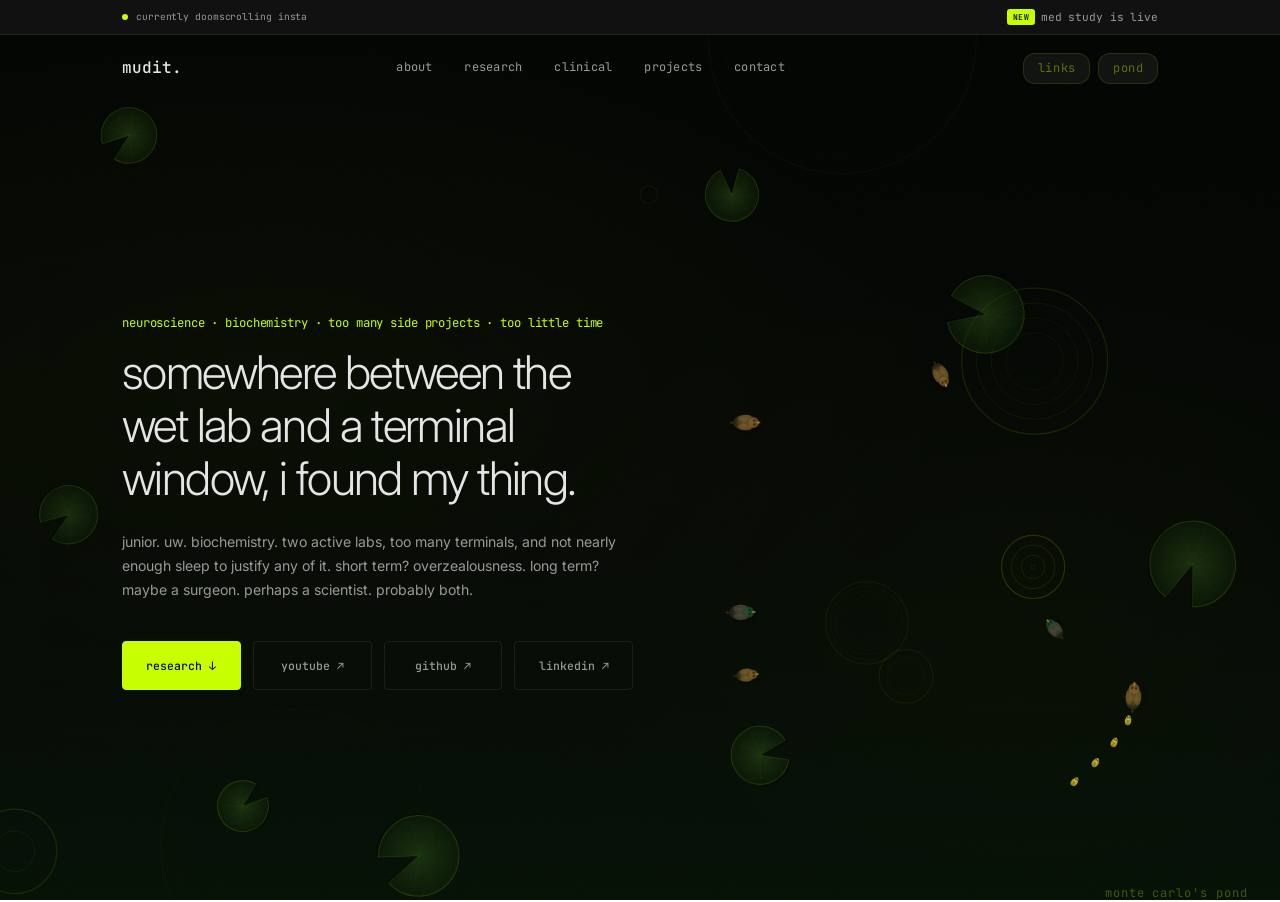
==== index.html @ 8667887e "associate site with Mudit Agarwal in title, meta, og tags" ====
<!DOCTYPE html>
<html lang="en">
<head>
  <meta charset="UTF-8">
  <meta name="viewport" content="width=device-width, initial-scale=1.0">
  <title>Mudit Agarwal — dreamlessx</title>
  <meta name="description" content="Mudit Agarwal — neuroscience researcher, pre-med, and builder. Meiler Lab, Bair Lab, University of Washington.">
  <meta name="author" content="Mudit Agarwal">
  <meta name="google-site-verification" content="SHGsGlSiENM81eoYIaxU6Do2MihekqulmFF8MODXK1A" />

  <!-- Open Graph -->
  <meta property="og:type" content="website">
  <meta property="og:url" content="https://dreamlessx.com/">
  <meta property="og:title" content="Mudit Agarwal">
  <meta property="og:description" content="Mudit Agarwal — neuroscience researcher, pre-med, and builder. Meiler Lab, Bair Lab, University of Washington.">
  <meta property="og:image" content="https://dreamlessx.com/og-image.png">
  <meta property="og:image:width" content="1200">
  <meta property="og:image:height" content="630">

  <!-- Twitter Card -->
  <meta name="twitter:card" content="summary_large_image">
  <meta name="twitter:title" content="Mudit Agarwal">
  <meta name="twitter:description" content="Mudit Agarwal — neuroscience researcher, pre-med, and builder. Meiler Lab, Bair Lab, University of Washington.">
  <meta name="twitter:image" content="https://dreamlessx.com/og-image.png">

  <!-- Structured Data -->
  <script type="application/ld+json">
  {
    "@context": "https://schema.org",
    "@type": "Person",
    "name": "Mudit Agarwal",
    "url": "https://dreamlessx.com",
    "sameAs": [
      "https://github.com/dreamlessx",
      "https://medstudy.dev"
    ],
    "jobTitle": "Pre-Medical Student & Researcher",
    "knowsAbout": ["Neuroscience", "Biochemistry", "Computational Biology", "Protein Engineering"],
    "alumniOf": {
      "@type": "CollegeOrUniversity",
      "name": "Vanderbilt University"
    }
  }
  </script>

  <link rel="icon" href="favicon.ico?v=4" sizes="32x32">
  <link rel="icon" type="image/svg+xml" href="favicon.svg?v=4">
  <link rel="icon" type="image/png" sizes="32x32" href="favicon-32.png?v=4">
  <link rel="apple-touch-icon" sizes="180x180" href="apple-touch-icon.png">
  <link rel="stylesheet" href="styles.css">
  <link rel="stylesheet" href="animations.css">
  <link rel="preconnect" href="https://fonts.googleapis.com">
  <link rel="preconnect" href="https://fonts.gstatic.com" crossorigin>
  <link href="https://fonts.googleapis.com/css2?family=Inter:wght@300;400;500;600&family=JetBrains+Mono:wght@400;500&display=swap" rel="stylesheet">
</head>
<body>

  <div class="status-bar" id="statusBar">
    <div class="status-bar-inner">
      <span class="status-dot"></span>
      <span class="status-text mono" id="statusText">currently doomscrolling insta</span>
      <a href="https://medstudy.dev" target="_blank" rel="noopener" class="status-notif mono" id="statusNotif">
        <span class="notification-badge">new</span> med study is live
      </a>
    </div>
  </div>

  <nav class="nav" id="nav">
    <div class="nav-inner">
      <a href="#" class="nav-name">mudit.</a>
      <div class="nav-links" id="navLinks">
        <a href="#about">about</a>
        <a href="#research">research</a>
        <a href="#clinical">clinical</a>
        <a href="#projects">projects</a>
        <a href="#mentorship">contact</a>
      </div>
      <div class="nav-buttons">
        <button class="links-toggle mono" id="linksToggle" title="Quick links">links</button>
        <button class="pond-toggle mono" id="pondToggle" title="Toggle decorations">pond</button>
      </div>
      <button class="nav-toggle" id="navToggle" aria-label="Menu">
        <span></span><span></span>
      </button>
    </div>
  </nav>
  <div class="links-panel" id="linksPanel">
    <button class="links-hide mono" id="linksHide">&times;</button>
    <a href="https://www.linkedin.com/in/rajagar/" target="_blank" rel="noopener" class="mono">linkedin</a>
    <a href="https://youtube.com/@theoverzealouspremed" target="_blank" rel="noopener" class="mono">youtube</a>
    <a href="https://github.com/dreamlessx" target="_blank" rel="noopener" class="mono">github</a>
    <a href="#mentorship" class="mono">contact</a>
    <a href="resume.pdf" target="_blank" rel="noopener" class="mono">resume</a>
  </div>

  <main>

    <section class="hero" id="home">
      <div class="hero-gears-bg" aria-hidden="true" id="pondScene">
        <canvas id="rippleCanvas"></canvas>
        <span class="ripple-label mono">monte carlo's pond</span>
      </div>
      <div class="container">
        <p class="hero-tag mono">neuroscience · biochemistry · too many side projects · too little time</p>
        <h1 class="hero-title">
          somewhere between the<br>
          wet lab and a terminal<br>
          window, i found my thing.
        </h1>
        <p class="hero-sub">junior. uw. biochemistry. two active labs, too many terminals, and not nearly enough sleep to justify any of it. short term? overzealousness. long term? maybe a surgeon. perhaps a scientist. probably both.</p>
        <div class="hero-links">
          <a href="#research" class="btn">research &darr;</a>
          <a href="https://youtube.com/@theoverzealouspremed" target="_blank" rel="noopener" class="btn btn-ghost">youtube &nearr;</a>
          <a href="https://github.com/dreamlessx" target="_blank" rel="noopener" class="btn btn-ghost">github &nearr;</a>
          <a href="https://www.linkedin.com/in/rajagar/" target="_blank" rel="noopener" class="btn btn-ghost">linkedin &nearr;</a>
        </div>
      </div>
    </section>

    <section class="section" id="about" style="position:relative;overflow:hidden;">

      <div class="container">
        <h2 class="section-label mono">about</h2>
        <div class="about-grid">
          <div class="about-text">
            <p class="lead">I walked into a lab not knowing what I was looking for. Turns out I was building a career.</p>
            <p>I'm a junior at UW studying biochemistry and neuroscience. On any given week I'm doing primate neurosurgery in the Bair Lab, building protein design pipelines at Vanderbilt, and wondering how I'm functioning on five hours of sleep. Six labs, three schools, two coasts. Before all this I was doing CRISPR on TB macrophages, docking drug compounds, and writing C++ to model neural networks.</p>
            <p>When I'm not in a lab I'm at Evergreen Hospital running EKGs and fitting CPAP masks, volunteering at Recovery Cafe, answering crisis texts on Crisis Text Line, or teaching orgo to students who are convinced they're going to fail (they're not, the textbook is just bad).</p>
            <p>I also run <a href="https://youtube.com/@theoverzealouspremed" target="_blank" rel="noopener">The Overzealous Premed</a> on YouTube. Nobody told me what actually mattered when I started this. So I tell everyone else. No filter, no polish, no "10 tips to get into Harvard" clickbait.</p>
            <p>I like problems that don't fit in one field. Computation, biology, medicine, engineering. The best work happens at the edges where nobody's looking.</p>
          </div>
          <div class="about-stats" id="aboutStats">
            <div class="stat-card">
              <span class="stat-num mono" data-target="4" data-overshoot="4" data-suffix=".00">0</span>
              <span class="stat-label">cumulative GPA</span>
            </div>
            <div class="stat-card">
              <span class="stat-num mono" data-target="6" data-overshoot="9">0</span>
              <span class="stat-label">research labs</span>
            </div>
            <div class="stat-card">
              <span class="stat-num mono" data-target="3" data-overshoot="5">0</span>
              <span class="stat-label">institutions</span>
            </div>
            <div class="stat-card">
              <span class="stat-num mono" data-target="3" data-overshoot="4">0</span>
              <span class="stat-label">hospitals</span>
            </div>
            <div class="stat-card">
              <span class="stat-num mono" data-target="2836" data-overshoot="2900" data-auto-increment="2.857" data-base-date="2026-03-09">0</span>
              <span class="stat-label">research hours</span>
            </div>

            <div class="stat-card">
              <span class="stat-num mono" data-target="1623" data-overshoot="1680">0</span>
              <span class="stat-label">clinical hours</span>
            </div>
            <div class="stat-card">
              <span class="stat-num mono" data-target="225" data-overshoot="250" data-auto-increment="1.143" data-base-date="2026-03-09">0</span>
              <span class="stat-label">volunteer hours</span>
            </div>
            <div class="stat-card">
              <span class="stat-num mono" data-target="136" data-overshoot="145">0</span>
              <span class="stat-label">shadowing hours</span>
            </div>
            <div class="stat-card">
              <span class="stat-num mono" data-terminal-smart="true">0</span>
              <span class="stat-label">terminal windows open</span>
            </div>
            <div class="stat-card stat-card-fun">
              <span class="stat-num mono" data-target="223" data-overshoot="240" data-auto-increment="1.5" data-base-date="2026-03-09">0</span>
              <span class="stat-label">monsters consumed</span>
            </div>
          </div>
        </div>
      </div>
    </section>

    <section class="section section-alt" id="research" style="position:relative;overflow:hidden;">

      <div class="container">
        <h2 class="section-label mono">research</h2>
        <p class="section-intro" style="max-width:100%;">six labs, three institutions, one thread: computation meets biology. click bair lab or meiler lab for the deep dives.</p>

        <div class="research-grid">

          <div class="research-card">
            <div class="research-meta mono">incoming · fall 2026</div>
            <h3>Gu Lab · Harvard Medical School</h3>
            <p class="research-focus">Neurovascular Biology</p>
            <p>HHMI Investigator Dr. Chenghua Gu. Applying XORI methodology to cardiovascular knockouts in mouse models. 12-week self-directed project investigating neurovascular coupling mechanisms and blood-brain barrier integrity.</p>
            <p class="research-output mono">planned: neurovascular validation</p>
          </div>

          <div class="research-card research-card-link" onclick="window.location='bair-lab.html'" style="cursor:pointer">
            <div class="research-meta mono">dec 2024 - present · <span class="research-detail-link">details &nearr;</span></div>
            <h3>Bair Lab · University of Washington</h3>
            <p class="research-focus">Computational Neuroscience</p>
            <p>Primate neurosurgery + computational analysis. Two-photon calcium imaging of cross-orientation suppression in macaque V1. Building custom analysis pipelines for neural population decoding and tuning curve characterization.</p>
            <p class="research-output mono">first-author preprint · SfN 2025 · WANPRC</p>
          </div>

          <div class="research-card research-card-link" onclick="window.location='meiler-lab.html'" style="cursor:pointer">
            <div class="research-meta mono">may 2025 - present · <span class="research-detail-link">details &nearr;</span></div>
            <h3>Meiler Lab · Vanderbilt University</h3>
            <p class="research-focus">Computational Structural Biology</p>
            <p>Alphavirus stabilization under $46M ARPA-H grant. BM5.5 benchmark across 257 complexes, 6,800+ structures. Rosetta-based protein docking and scoring function optimization for therapeutic antibody design.</p>
            <p class="research-output mono">first-author manuscript · vanderbilt symposium</p>
          </div>

          <div class="research-card">
            <div class="research-meta mono">jan - nov 2025</div>
            <h3>Hawn Lab · University of Washington</h3>
            <p class="research-focus">Infectious Disease / Immunology</p>
            <p>Investigated TB impact on MAPKAPK2 gene expression in human macrophages. Designed and executed CRISPR-Cas9 knockouts, ran RT-qPCR validation, BSL-2 cell culture, and Western blot quantification of downstream inflammatory signaling.</p>
            <p class="research-output mono">second-author publication in prep</p>
          </div>

          <div class="research-card">
            <div class="research-meta mono">sep - dec 2024</div>
            <h3>Anderson Lab · University of Washington</h3>
            <p class="research-focus">Computational Drug Development</p>
            <p>Virtual screening for rifampin replacement compounds targeting TB treatment resistance. AutoDock Vina molecular docking, ADMET profiling, and lead compound optimization with Python scripting for batch analysis of 10k+ candidate molecules.</p>
            <p class="research-output mono">UW research symposium</p>
          </div>

          <div class="research-card">
            <div class="research-meta mono">dec 2023 - jun 2024 · <a href="https://github.com/dreamlessx" target="_blank" rel="noopener">github &nearr;</a></div>
            <h3>Stiber Lab · University of Washington</h3>
            <p class="research-focus">Computational Neuroscience</p>
            <p>Modeled emergent neuronal network behaviors in dissociated cell cultures. Built C++ simulation engine and Python analysis pipeline for spike train statistics, burst detection, and small-world connectivity analysis.</p>
            <p class="research-output mono">simulation framework · data pipeline</p>
          </div>

        </div>
      </div>
    </section>

    <section class="section" id="clinical" style="position:relative;overflow:hidden;">

      <div class="container">
        <h2 class="section-label mono">clinical experience</h2>
        <p class="section-intro">2,000+ total hours across paid clinical roles, hospital volunteering, and physician shadowing across five specialties.</p>

        <div class="clinical-grid clinical-grid-3">
          <div class="clinical-card">
            <div class="clinical-hours mono">1,026 hrs</div>
            <h4>Medical Assistant, Heart Care Cardiology</h4>
            <p class="clinical-meta mono">jul 2023 - jan 2025 · evergreen hospital</p>
            <p>Patient rooming, vitals, 12-lead EKGs, EMR documentation, provider workflow support.</p>
          </div>
          <div class="clinical-card">
            <div class="clinical-hours mono">597 hrs</div>
            <h4>Medical Assistant, Sleep Medicine</h4>
            <p class="clinical-meta mono">feb 2025 - present · evergreen hospital</p>
            <p>Sleep study coordination, patient intake, CPAP fitting, equipment setup, scheduling.</p>
          </div>
          <div class="clinical-card">
            <div class="clinical-hours mono">283 hrs</div>
            <h4>COPE Health Scholars</h4>
            <p class="clinical-meta mono">sep 2022 - jun 2023 · swedish medical center</p>
            <p>Hospital unit rotations, clinical observation, nursing support, patient transport.</p>
          </div>
        </div>

        <h3 class="subsection-label mono">physician shadowing · 136 hours · 5 specialties · 12 physicians</h3>

        <div class="shadowing-details" id="shadowingAccordion">

          <details class="shadow-group">
            <summary>
              <span class="shadow-specialty mono">neurology</span>
              <span class="shadow-hours mono">54 hrs · 5 physicians</span>
            </summary>
            <div class="shadow-content">
              <div class="shadow-doctor"><h4>Dr. Pinky Agarwal · Evergreen</h4><p class="mono">9 hrs</p><p>Botox for muscle spasms, Parkinson's ID and treatment.</p></div>
              <div class="shadow-doctor"><h4>Dr. Raghu Upender · Vanderbilt</h4><p class="mono">12 hrs</p><p>Telemedicine, continuity clinic, cross-specialty overlap.</p></div>
              <div class="shadow-doctor"><h4>Dr. Winston Bell · Vanderbilt</h4><p class="mono">18 hrs</p><p>Stroke clinic, stroke alerts, rapid functional testing.</p></div>
              <div class="shadow-doctor"><h4>Dr. Raymond Park · Evergreen</h4><p class="mono">12 hrs</p><p>General neurology, nerve testing, alternative Botox.</p></div>
              <div class="shadow-doctor"><h4>Dr. Theodore Brown · Evergreen</h4><p class="mono">3 hrs</p><p>MS, spinal cord symptoms, imaging techniques.</p></div>
            </div>
          </details>

          <details class="shadow-group">
            <summary>
              <span class="shadow-specialty mono">cardiology</span>
              <span class="shadow-hours mono">38 hrs · 4 physicians</span>
            </summary>
            <div class="shadow-content">
              <div class="shadow-doctor"><h4>Dr. Laura Benes · Evergreen</h4><p class="mono">14 hrs</p><p>Cardiac symptoms, sleep apnea workups, TTE controls.</p></div>
              <div class="shadow-doctor"><h4>Dr. Vikas Sharotri · Evergreen</h4><p class="mono">15.5 hrs</p><p>AFib management, angiogram observation, EKG training.</p></div>
              <div class="shadow-doctor"><h4>Dr. William Getchell · Evergreen</h4><p class="mono">6 hrs</p><p>Triple-stent, emergency STEMI, cath lab complications.</p></div>
              <div class="shadow-doctor"><h4>Dr. Radha Mehta · Evergreen</h4><p class="mono">3 hrs</p><p>Cath conference, cangrelor cost-benefit analysis.</p></div>
            </div>
          </details>

          <details class="shadow-group">
            <summary>
              <span class="shadow-specialty mono">urology</span>
              <span class="shadow-hours mono">22 hrs · 1 physicians</span>
            </summary>
            <div class="shadow-content">
              <div class="shadow-doctor"><h4>Dr. Phillip May · Evergreen</h4><p class="mono">22 hrs · 5 sessions</p><p>Robotic kidney surgery, stent placement, cauterization.</p></div>
            </div>
          </details>

          <details class="shadow-group">
            <summary>
              <span class="shadow-specialty mono">plastic surgery</span>
              <span class="shadow-hours mono">10 hrs · 1 physicians</span>
            </summary>
            <div class="shadow-content">
              <div class="shadow-doctor"><h4>Dr. Galen Perdikis · Vanderbilt</h4><p class="mono">10 hrs · OR</p><p>Facelift, fat removal, scalpel technique, surgical hierarchy.</p></div>
            </div>
          </details>

          <details class="shadow-group">
            <summary>
              <span class="shadow-specialty mono">infectious disease</span>
              <span class="shadow-hours mono">12 hrs · 1 physicians</span>
            </summary>
            <div class="shadow-content">
              <div class="shadow-doctor"><h4>Dr. Thomas Hawn · UW Medical</h4><p class="mono">12 hrs</p><p>HIV clinic, complex infections, triage pipeline.</p></div>
            </div>
          </details>

        </div>
      </div>
    </section>

    <section class="section section-alt" id="projects" style="position:relative;overflow:hidden;">

      <div class="container">
        <h2 class="section-label mono">side projects</h2>
        <p class="section-intro" style="max-width:100%;">things i built because i thought "how hard could it be?" from diffusion models to bare-metal kernels, here's the collection.</p>

        <div class="proj-viewer">
          <button class="proj-arrow proj-prev" aria-label="Previous">&larr;</button>
          <div class="proj-detail-area">
            <div class="proj-card active" data-proj="0">
              <div class="proj-card-head">
                <div><span class="proj-badge mono">private</span><span class="proj-badge proj-badge-status mono">in development</span></div>
              </div>
              <h3>LandmarkDiff</h3>
              <p class="proj-sub mono">facial surgery prediction from a smartphone photo</p>
              <p>A latent diffusion model that generates photorealistic before/after facial surgery previews from a phone camera. Maps 530+ facial landmarks into a FLAME mesh for 3D-aware conditioning, then generates previews via FLUX.1-dev with IP-Adapter identity preservation. No CT scanner, no 3D hardware required.</p>
              <div class="proj-tech"><span>React Native</span><span>FLUX.1-dev</span><span>ControlNet</span><span>IP-Adapter</span><span>FLAME</span><span>MediaPipe</span><span>FastAPI</span><span>Triton</span><span>AWS/SLURM</span></div>
              <p class="proj-vision"><strong>Vision:</strong> Democratize surgical planning. Any patient, any clinic, any phone.</p>
            </div>
            <div class="proj-card" data-proj="1">
              <div class="proj-card-head">
                <div><span class="proj-badge mono">private</span><span class="proj-badge proj-badge-status mono">shipped</span></div>
              </div>
              <h3>ICT God</h3>
              <p class="proj-sub mono">full-stack trading journal</p>
              <p>Next.js 14 app with Prisma ORM, PostgreSQL, and server components. Full trade lifecycle: log entries with ICT methodology tags, attach screenshots, journal session psychology, and review performance analytics. Custom session replay lets you walk through trade sequences.</p>
              <div class="proj-tech"><span>Next.js 14</span><span>TypeScript</span><span>Prisma</span><span>PostgreSQL</span><span>TailwindCSS</span></div>
              <p class="proj-vision"><strong>Vision:</strong> One place to log, review, and learn from every trade.</p>
            </div>
            <div class="proj-card" data-proj="2">
              <div class="proj-card-head">
                <div><span class="proj-badge mono">private</span><span class="proj-badge proj-badge-status mono">shipped</span></div>
              </div>
              <h3>YouTube Pipeline</h3>
              <p class="proj-sub mono">automated content production</p>
              <p>End-to-end video production pipeline that takes a topic and outputs a publish-ready video. Script generation, text-to-speech with voice cloning, automated B-roll editing, thumbnail generation, and YouTube scheduling. FastAPI backend orchestrates Celery workers for each stage.</p>
              <div class="proj-tech"><span>Python</span><span>FastAPI</span><span>Celery</span><span>Redis</span><span>n8n</span><span>Docker</span></div>
              <p class="proj-vision"><strong>Vision:</strong> Idea to published video with a single command.</p>
            </div>
            <div class="proj-card" data-proj="3">
              <div class="proj-card-head">
                <div><span class="proj-badge mono">public</span><span class="proj-badge proj-badge-status mono">live</span></div>
              </div>
              <h3>Med Study</h3>
              <p class="proj-sub mono">medical knowledge retrieval</p>
              <p>Retrieval-augmented generation system for medical literature. Ingest clinical papers as PDFs, chunk them semantically, embed into ChromaDB, then query with natural language. Hybrid search with cross-encoder reranking and grounded answer generation with source citations.</p>
              <div class="proj-tech"><span>Python</span><span>FastAPI</span><span>React</span><span>Vite</span><span>ChromaDB</span><span>Docker</span></div>
              <p class="proj-vision"><strong>Vision:</strong> Ask a question, get the paper and page number.</p>
              <div class="proj-links">
                <a href="https://medstudy.dev" target="_blank" rel="noopener" class="proj-link mono">medstudy.dev</a>
                <a href="https://github.com/dreamlessx/Generic_RAG" target="_blank" rel="noopener" class="proj-link mono">github</a>
              </div>
            </div>
            <div class="proj-card" data-proj="4">
              <div class="proj-card-head">
                <div><span class="proj-badge mono">private</span><span class="proj-badge proj-badge-status mono">in progress</span></div>
              </div>
              <h3>Rusty OS</h3>
              <p class="proj-sub mono">bare-metal x86_64 kernel</p>
              <p>Writing an operating system from scratch in Rust. Custom bootloader, VGA text mode driver, IDT-based interrupt handling, PS/2 keyboard driver, and physical memory management. No standard library, no runtime, no libc. Currently implementing a heap allocator and async executor for cooperative multitasking.</p>
              <div class="proj-tech"><span>Rust</span><span>x86_64 ASM</span><span>no_std</span><span>QEMU</span><span>Bootimage</span></div>
              <p class="proj-vision"><strong>Vision:</strong> Understand computing from the metal up.</p>
            </div>
          </div>
          <button class="proj-arrow proj-next" aria-label="Next">&rarr;</button>
          <div class="proj-sidebar" id="projSidebar">
            <div class="proj-tab" data-proj="0">
              <span class="proj-tab-name">LandmarkDiff</span>
              <span class="proj-tab-desc">Surgical prediction from phone photos</span>
              <span class="proj-tab-status mono">in dev</span>
            </div>
            <div class="proj-tab" data-proj="1">
              <span class="proj-tab-name">ICT God</span>
              <span class="proj-tab-desc">Full-stack trading journal with session replay</span>
              <span class="proj-tab-status mono">shipped</span>
            </div>
            <div class="proj-tab" data-proj="2">
              <span class="proj-tab-name">YouTube Pipeline</span>
              <span class="proj-tab-desc">Automated video production from idea to upload</span>
              <span class="proj-tab-status mono">shipped</span>
            </div>
            <div class="proj-tab" data-proj="3">
              <span class="proj-tab-name">Med Study</span>
              <span class="proj-tab-desc">Medical literature search with source citations</span>
              <span class="proj-tab-status mono">live</span>
            </div>
            <div class="proj-tab" data-proj="4">
              <span class="proj-tab-name">Rusty OS</span>
              <span class="proj-tab-desc">Bare-metal x86_64 kernel written in Rust</span>
              <span class="proj-tab-status mono">in progress</span>
            </div>
          </div>
        </div>
      </div>
    </section>

    <section class="section" id="leadership" style="position:relative;overflow:hidden;">

      <div class="container">
        <h2 class="section-label mono">leadership & service</h2>

        <h3 class="subsection-label mono">leadership</h3>
        <div class="service-grid service-grid-1">
          <div class="service-item">
            <p class="service-meta mono">jan 2024 - present · 100+ students mentored</p>
            <h4>The Overzealous Premed</h4>
            <p>YouTube channel and peer mentorship program for pre-med students. I make videos about the premed journey because when I started, nobody told me what actually mattered vs what was noise. MCAT strategy, application walkthroughs, personal statement breakdowns, day-in-the-life content, school list building, interview prep, and honest conversations about the mental side of this path. I also run 1-on-1 mentorship sessions covering everything from "what should I even be doing right now?" to secondary essay reviews.</p>
            <div class="service-links">
              <a href="https://youtube.com/@theoverzealouspremed" target="_blank" rel="noopener" class="mono">youtube &nearr;</a>
            </div>
          </div>
        </div>

        <h3 class="subsection-label mono">volunteering</h3>
        <div class="service-grid service-grid-2">
          <div class="service-item">
            <p class="service-meta mono">dec 2025 - present · 66 hrs</p>
            <h4>Crisis Text Line Counselor</h4>
            <p>Trained crisis counselor providing real-time text-based support to people in their hardest moments. The training is intensive - active listening, risk assessment, collaborative problem-solving, de-escalation. Connection first, problem-solving later. One question at a time. Meeting people where they are, not where you think they should be.</p>
          </div>
          <div class="service-item">
            <p class="service-meta mono">jun 2025 - present · 159 hrs</p>
            <h4>Recovery Cafe Volunteer</h4>
            <p>Weekly volunteer at Recovery Cafe serving meals and building community with individuals recovering from addiction, mental health challenges, and homelessness. It's not about fixing anyone. It's about showing up consistently and treating people like people. The conversations over lunch matter more than the lunch.</p>
          </div>
        </div>
      </div>
    </section>

    <section class="section section-alt" id="publications" style="position:relative;overflow:hidden;">

      <div class="container">
        <h2 class="section-label mono">publications & presentations</h2>
        <p class="section-intro" style="max-width:100%;">four papers cooking, five presentations done. see <a href="https://www.linkedin.com/in/rajagar/" target="_blank" rel="noopener" class="accent-link">LinkedIn</a> for the latest.</p>
        <div class="pub-scroll">
          <div class="pub-list">
            <div class="pub-item" data-type="paper" data-tip="manuscript">
              <span class="pub-status mono">in prep</span>
              <span class="pub-lab mono">bair lab</span>
              <p>First-author. Cross-orientation suppression across cortical depth in macaque V1. <em>arXiv preprint, target April 2026.</em></p>
            </div>
            <div class="pub-item" data-type="paper" data-tip="manuscript">
              <span class="pub-status mono">in prep</span>
              <span class="pub-lab mono">meiler lab</span>
              <p>First-author. Benchmarking AlphaFold 2.3.2 and Boltz-1 on BM5.5 protein-protein complexes. <em>Vanderbilt University.</em></p>
            </div>
            <div class="pub-item" data-type="paper" data-tip="manuscript">
              <span class="pub-status mono">in prep</span>
              <span class="pub-lab mono">meiler lab</span>
              <p>Mid-author. Alphavirus vaccine development. <em>Vanderbilt University.</em></p>
            </div>
            <div class="pub-item" data-type="paper" data-tip="manuscript">
              <span class="pub-status mono">in prep</span>
              <span class="pub-lab mono">hawn lab</span>
              <p>Second author. TB/macrophage MAPKAPK2 gene expression study. <em>University of Washington.</em></p>
            </div>
            <a href="bair-lab.html#outputs" class="pub-item" data-type="poster" data-tip="poster">
              <span class="pub-status mono">may 2026</span>
              <span class="pub-lab mono">bair lab</span>
              <p>UW Research Symposium, Seattle. Cross-orientation suppression across cortical depth in macaque V1.</p>
            </a>
            <a href="bair-lab.html#outputs" class="pub-item" data-type="poster" data-tip="poster">
              <span class="pub-status mono">nov 2025</span>
              <span class="pub-lab mono">bair lab</span>
              <p>Society for Neuroscience, San Diego. Cross-orientation suppression across cortical depth in macaque V1.</p>
            </a>
            <a href="bair-lab.html#outputs" class="pub-item" data-type="talk-poster" data-tip="talk + poster">
              <span class="pub-status mono">dec 2025</span>
              <span class="pub-lab mono">bair lab</span>
              <p>WANPRC Annual Conference, Seattle. Cross-orientation suppression across cortical depth in macaque V1.</p>
            </a>
            <a href="https://www.youtube.com/watch?v=RpEPuUio784" target="_blank" rel="noopener" class="pub-item" data-type="talk" data-tip="talk">
              <span class="pub-status mono">aug 2025</span>
              <span class="pub-lab mono">meiler lab</span>
              <p>VICB Summer Symposium, Nashville. Alphavirus vaccine development via computational stabilization.</p>
            </a>
            <a href="https://www.youtube.com/watch?v=Q-jqKdbsBvw" target="_blank" rel="noopener" class="pub-item" data-type="talk" data-tip="talk">
              <span class="pub-status mono">dec 2024</span>
              <span class="pub-lab mono">anderson lab</span>
              <p>UW Research Symposium, Seattle. Alternatives to rifampin in MDR-tuberculosis treatment.</p>
            </a>
          </div>
        </div>
      </div>
    </section>

    <section class="section" id="tools">
      <div class="container">
        <h2 class="section-label mono">tools i actually use</h2>
        <div class="tools-grid">
          <div class="tools-group">
            <h4 class="mono">languages</h4>
            <div class="tools-tags">
              <span>Python</span><span>Java</span><span>C++</span><span>TypeScript</span><span>JavaScript</span><span>Rust</span><span>R</span><span>SQL</span><span>MATLAB</span><span>HTML/CSS</span><span>Bash</span>
            </div>
          </div>
          <div class="tools-group">
            <h4 class="mono">computational research</h4>
            <div class="tools-tags">
              <span>AlphaFold</span><span>Rosetta</span><span>Chai</span><span>Boltz</span><span>Suite2p</span><span>MolProbity</span><span>PoseBusters</span><span>AutoDock Vina</span><span>PyMOL</span><span>Solidworks</span>
            </div>
          </div>
          <div class="tools-group">
            <h4 class="mono">ml / ai</h4>
            <div class="tools-tags">
              <span>PyTorch</span><span>FLUX.1</span><span>ControlNet</span><span>IP-Adapter</span><span>MediaPipe</span><span>FLAME</span><span>Triton</span><span>HuggingFace</span>
            </div>
          </div>
          <div class="tools-group">
            <h4 class="mono">web / infra</h4>
            <div class="tools-tags">
              <span>Next.js</span><span>React</span><span>FastAPI</span><span>Docker</span><span>PostgreSQL</span><span>Redis</span><span>AWS</span><span>SLURM</span><span>Celery</span><span>Git</span><span>Linux</span>
            </div>
          </div>
          <div class="tools-group">
            <h4 class="mono">laboratory</h4>
            <div class="tools-tags">
              <span>Two-Photon Calcium Imaging</span><span>CRISPR-Cas9</span><span>RT-qPCR</span><span>ELISA</span><span>Cell Culture</span><span>DNA Library Construction</span><span>Gel Electrophoresis</span><span>Phosphoproteomics</span><span>Sterile Surgical Assistance</span><span>EKG</span>
            </div>
          </div>
          <div class="tools-group">
            <h4 class="mono">certifications & daily drivers</h4>
            <div class="tools-tags">
              <span>Registered MA (MA-R)</span><span>BLS Certified</span><span>neovim</span><span>VS Code</span><span>zsh + starship</span><span>lazygit</span><span>ripgrep</span><span>atuin</span><span>fzf</span>
            </div>
          </div>
        </div>
      </div>
    </section>

    <section class="section section-alt" id="mentorship" style="position:relative;overflow:hidden;">

      <div class="container">
        <h2 class="section-label mono">mentorship & contact</h2>
        <div class="mentor-contact-grid">
          <div class="mentorship-block">
            <p class="lead">
              The premed process felt way harder than it needed to be. Not because the material is impossible. Because nobody tells you what actually matters vs what's just noise.
            </p>
            <p>
              I run 1-on-1 mentorship for pre-med students. MCAT strategy, application walkthroughs, personal statement feedback, school list building, interview prep, and the "what should I even be doing right now?" conversations.
            </p>
            <p>
              Whether you're a freshman trying to figure out what research even means, a junior panicking about your personal statement, or someone who just needs to hear that it's normal to feel behind, I've probably been there.
            </p>
            <p>
              Interested in mentorship, research collaboration, or just want to say what's up?
            </p>
          </div>
          <div class="form-wrapper">
            <form class="contact-form" id="contactForm" action="https://formspree.io/f/mdaweplk" method="POST">
              <div class="form-row">
                <input type="text" name="name" placeholder="name" required>
                <input type="email" name="email" placeholder="email" required>
              </div>
              <select name="subject" required>
                <option value="" disabled selected>what's this about?</option>
                <option value="mentorship">Mentorship</option>
                <option value="research">Research Collaboration</option>
                <option value="collab">YouTube / Business</option>
                <option value="other">Just saying hey</option>
              </select>
              <textarea name="message" rows="4" placeholder="tell me about yourself and what you need..." required></textarea>
              <input type="text" name="_gotcha" style="display:none" tabindex="-1" autocomplete="off">
              <button type="submit" class="btn btn-block">send</button>
            </form>
            <div class="form-success" id="formSuccess">
              <div class="mini-terminal">
                <div class="mini-terminal-bar"><span></span><span></span><span></span></div>
                <div class="mini-terminal-body">
                  <div class="term-line" id="termLine1"></div>
                  <div class="term-line" id="termLine2"></div>
                  <div class="term-line term-input-line" id="termLine3" style="display:none;">
                    <span class="term-prefix">$ send another? [y/n] </span><input type="text" class="term-input" id="termInput" maxlength="1" autocomplete="off" spellcheck="false">
                  </div>
                  <div class="term-line" id="termLine4" style="display:none;"></div>
                </div>
              </div>
            </div>
          </div>
        </div>
        <div class="social-pills" style="display:none;">
        </div>
      </div>
      <div class="inline-footer">
        <div class="inline-footer-inner">
          <span class="mono">mudit agarwal &copy; 2026</span>
          <span class="footer-links">
            <a href="https://www.linkedin.com/in/rajagar/" target="_blank" rel="noopener">linkedin</a>
            <a href="https://youtube.com/@theoverzealouspremed" target="_blank" rel="noopener">youtube</a>
            <a href="https://github.com/dreamlessx" target="_blank" rel="noopener">github</a>
            <a href="#mentorship">contact</a>
            <a href="resume.pdf" target="_blank" rel="noopener">resume</a>
            <a href="#home" class="scroll-top-arrow">&uarr;</a>
          </span>
        </div>
      </div>
    </section>

  </main>

  <script src="script.js"></script>
</body>
</html>
---- styles.css ----
/* mudit agarwal — personal site */

*, *::before, *::after {
  margin: 0;
  padding: 0;
  box-sizing: border-box;
}

:root {
  --bg: #060a06;
  --bg-alt: #111111;
  --bg-card: #161616;
  --bg-card-hover: #1c1c1c;
  --text: #e5e5e5;
  --text-secondary: #999999;
  --text-dim: #666666;
  --accent: #c8ff00;
  --accent-dim: rgba(200, 255, 0, 0.1);
  --accent-glow: rgba(200, 255, 0, 0.15);
  --border: rgba(255, 255, 255, 0.08);
  --border-hover: rgba(255, 255, 255, 0.15);
  --font: 'Inter', -apple-system, BlinkMacSystemFont, sans-serif;
  --mono: 'JetBrains Mono', 'SF Mono', 'Fira Code', monospace;
  --transition: 0.2s ease;
  --ease-out-expo: cubic-bezier(0.16, 1, 0.3, 1);
}

/* --- selection color --- */
::selection {
  background: rgba(200, 255, 0, 0.25);
  color: #fff;
}

::-moz-selection {
  background: rgba(200, 255, 0, 0.25);
  color: #fff;
}

/* --- focus states --- */
:focus-visible {
  outline: 2px solid var(--accent);
  outline-offset: 2px;
}

html {
  scroll-behavior: smooth;
  scroll-padding-top: 0;
  -webkit-font-smoothing: antialiased;
  -moz-osx-font-smoothing: grayscale;
}

body {
  font-family: var(--font);
  background: linear-gradient(to top, #071207, #040804 40%, #030503);
  background-attachment: fixed;
  color: var(--text);
  line-height: 1.65;
  overflow-x: hidden;
}

/* --- snap-scroll slideshow (large desktop only) --- */
@media (min-width: 1025px) and (min-height: 650px) {
  main {
    scroll-snap-type: y mandatory;
    overflow-y: auto;
    height: calc(100vh - 33px);
    scroll-behavior: smooth;
  }

  .hero, .section {
    scroll-snap-align: start;
    min-height: 100vh;
    height: 100vh;
    overflow: hidden;
    display: flex;
    align-items: center;
  }

  .hero {
    padding: 0;
  }

  .section .container {
    max-height: 100vh;
    overflow-y: auto;
    scrollbar-width: none;
  }

  .section .container::-webkit-scrollbar {
    display: none;
  }
}

a {
  color: inherit;
  text-decoration: none;
  transition: color var(--transition);
}

.mono {
  font-family: var(--mono);
  font-size: 0.8em;
  letter-spacing: -0.01em;
}

.container {
  max-width: 1100px;
  margin: 0 auto;
  padding: 0 2rem;
}

/* --- nav --- */
.nav {
  position: fixed;
  top: 33px;
  left: 0;
  right: 0;
  z-index: 100;
  padding: 1.25rem 0;
  transition: all var(--transition);
}

.nav.scrolled {
  background: rgba(12, 12, 12, 0.85);
  backdrop-filter: blur(20px);
  -webkit-backdrop-filter: blur(20px);
  border-bottom: 1px solid var(--border);
  padding: 0.75rem 0;
}

.nav-inner {
  max-width: 1100px;
  margin: 0 auto;
  padding: 0 2rem;
  display: flex;
  align-items: center;
  justify-content: space-between;
}

.nav-name {
  font-family: var(--mono);
  font-size: 1rem;
  font-weight: 500;
  color: var(--text);
}

.nav-links {
  display: flex;
  gap: 2rem;
}

.nav-links a {
  font-family: var(--mono);
  font-size: 0.75rem;
  color: var(--text-secondary);
  transition: color var(--transition);
  letter-spacing: 0.02em;
  position: relative;
}

.nav-links a::after {
  content: '';
  position: absolute;
  bottom: -4px;
  left: 0;
  width: 0;
  height: 1px;
  background: var(--accent);
  transition: width 0.3s var(--ease-out-expo);
}

.nav-links a:hover {
  color: var(--text);
}

.nav-links a:hover::after {
  width: 100%;
}

.nav-toggle {
  display: none;
  background: none;
  border: none;
  cursor: pointer;
  padding: 0.75rem;
  flex-direction: column;
  gap: 5px;
}

.nav-toggle span {
  display: block;
  width: 20px;
  height: 1.5px;
  background: var(--text);
  transition: all var(--transition);
}

.nav-toggle.open span:first-child {
  transform: rotate(45deg) translate(2px, 2px);
}

.nav-toggle.open span:last-child {
  transform: rotate(-45deg) translate(2px, -2px);
}

/* --- hero --- */
.hero {
  min-height: 100vh;
  display: flex;
  align-items: center;
  padding: 4rem 0 2rem;
  position: relative;
  overflow: hidden;
}

.hero::before {
  content: '';
  position: absolute;
  inset: 0;
  background:
    radial-gradient(ellipse 80% 60% at 20% 40%, rgba(200, 255, 0, 0.03) 0%, transparent 70%),
    radial-gradient(ellipse 60% 50% at 80% 60%, rgba(200, 255, 0, 0.02) 0%, transparent 70%);
  pointer-events: none;
}

.hero::after {
  content: '';
  position: absolute;
  inset: 0;
  background-image: url("data:image/svg+xml,%3Csvg viewBox='0 0 256 256' xmlns='http://www.w3.org/2000/svg'%3E%3Cfilter id='noise'%3E%3CfeTurbulence type='fractalNoise' baseFrequency='0.85' numOctaves='4' stitchTiles='stitch'/%3E%3C/filter%3E%3Crect width='100%25' height='100%25' filter='url(%23noise)' opacity='0.015'/%3E%3C/svg%3E");
  background-repeat: repeat;
  background-size: 256px 256px;
  pointer-events: none;
  opacity: 0.5;
}

/* hero entrance keyframes */
@keyframes hero-fade-up {
  from {
    opacity: 0;
    transform: translateY(24px);
  }
  to {
    opacity: 1;
    transform: translateY(0);
  }
}

.hero-tag {
  color: var(--accent);
  margin: 0 0 0.75rem 0;
  padding: 0;
  font-size: 0.77rem;
  text-transform: lowercase;
  max-width: 560px;
}

.hero-title {
  font-size: clamp(1.8rem, 3.8vw, 2.9rem);
  font-weight: 300;
  line-height: 1.15;
  letter-spacing: -0.035em;
  margin: 0 0 1.5rem 0;
  padding: 0;
  max-width: 560px;
}

.hero-sub {
  color: var(--text-secondary);
  font-size: 0.88rem;
  max-width: 511px;
  line-height: 1.7;
  margin-bottom: 2.5rem;
}

.hero-links {
  display: flex;
  gap: 0.75rem;
  margin: 0;
  padding: 0;
  max-width: 511px;
}

.hero-links .btn {
  flex: 1;
  justify-content: center;
  padding: 0.55rem 0.4rem;
  min-width: 0;
  font-size: 0.72rem;
  white-space: nowrap;
}

/* --- hero gears background --- */
.hero-gears-bg {
  position: absolute;
  top: 0;
  left: 0;
  right: 0;
  bottom: 0;
  width: 100%;
  pointer-events: none;
  z-index: 1;
}

.hero .container {
  position: relative;
  z-index: 3;
  width: 100%;
}

.hero .container::before {
  content: '';
  position: absolute;
  top: -3rem;
  left: -3rem;
  width: 620px;
  bottom: -2rem;
  background: linear-gradient(to right, rgba(4, 8, 4, 0.10) 30%, rgba(4, 8, 4, 0) 100%);
  z-index: -1;
  pointer-events: none;
}

/* hero-blurb removed, using .hero-sub instead */

#rippleCanvas {
  width: 100%;
  height: 100%;
  position: absolute;
  top: 0;
  left: 0;
}

.ripple-label {
  position: absolute;
  bottom: 2rem;
  right: 2rem;
  font-size: 0.75rem;
  color: rgba(200, 255, 0, 0.30);
  letter-spacing: 0.08em;
  z-index: 2;
}

.nav-buttons {
  display: flex;
  gap: 0.5rem;
  align-items: center;
  margin-left: 1.5rem;
}

.pond-toggle {
  background: rgba(255, 255, 255, 0.06);
  border: 1px solid rgba(200, 255, 0, 0.12);
  color: rgba(200, 255, 0, 0.4);
  font-size: 0.75rem;
  padding: 0.4rem 0.85rem;
  border-radius: 12px;
  cursor: pointer;
  transition: all 0.25s ease;
  letter-spacing: 0.05em;
}
.pond-toggle:hover {
  background: rgba(200, 255, 0, 0.06);
  border-color: rgba(200, 255, 0, 0.25);
  color: rgba(200, 255, 0, 0.6);
}
.pond-toggle.off {
  color: rgba(200, 255, 0, 0.25);
  text-decoration: line-through;
}

/* --- links toggle + panel --- */
.links-toggle {
  background: rgba(255, 255, 255, 0.06);
  border: 1px solid rgba(200, 255, 0, 0.12);
  color: rgba(200, 255, 0, 0.4);
  font-size: 0.75rem;
  padding: 0.4rem 0.85rem;
  border-radius: 12px;
  cursor: pointer;
  transition: all 0.25s ease;
  letter-spacing: 0.05em;
}
.links-toggle:hover {
  background: rgba(200, 255, 0, 0.06);
  border-color: rgba(200, 255, 0, 0.25);
  color: rgba(200, 255, 0, 0.6);
}

.links-toggle-footer {
  display: none;
}
.links-panel {
  position: fixed;
  bottom: 0;
  left: 0;
  right: 0;
  z-index: 1002;
  background: rgba(10, 12, 10, 0.97);
  border-top: 1px solid rgba(200, 255, 0, 0.12);
  padding: 0.7rem 2rem;
  display: none;
  flex-direction: row;
  align-items: center;
  justify-content: center;
  gap: 2rem;
  backdrop-filter: blur(12px);
}
.links-panel.open {
  display: flex;
}
.links-panel a {
  font-size: 0.75rem;
  color: var(--text-dim);
  text-decoration: none;
  transition: color 0.15s;
}
.links-panel a:hover {
  color: var(--accent);
}
.links-hide {
  position: absolute;
  right: 1.5rem;
  background: none;
  border: none;
  color: var(--text-dim);
  font-size: 1rem;
  cursor: pointer;
  padding: 0;
  line-height: 1;
  transition: color 0.15s;
}
.links-hide:hover {
  color: var(--accent);
}

/* --- buttons --- */
.btn {
  display: inline-flex;
  align-items: center;
  gap: 0.4rem;
  font-family: var(--mono);
  font-size: 0.8rem;
  padding: 0.85rem 1.4rem;
  border: 1px solid var(--accent);
  background: var(--accent);
  color: var(--bg);
  border-radius: 4px;
  cursor: pointer;
  transition: all 0.25s var(--ease-out-expo);
  text-decoration: none;
  font-weight: 500;
}

.btn:hover {
  background: transparent;
  color: var(--accent);
  box-shadow: 0 0 20px rgba(200, 255, 0, 0.12);
}

.btn:active {
  transform: scale(0.97);
}

.btn-ghost {
  background: transparent;
  color: var(--text-secondary);
  border-color: var(--border);
}

.btn-ghost:hover {
  border-color: var(--text-secondary);
  color: var(--text);
  box-shadow: none;
}

.btn-block {
  width: 100%;
  justify-content: center;
}

/* --- sections --- */
.section {
  padding: clamp(3rem, 5vh, 7rem) 0;
  position: relative;
}
.section > .container {
  position: relative;
  z-index: 1;
}

.section-alt {
  background: var(--bg-alt);
  position: relative;
}

/* subtle dot grid on alt sections */
.section-alt::before {
  content: '';
  position: absolute;
  inset: 0;
  background-image: radial-gradient(circle, rgba(255, 255, 255, 0.03) 1px, transparent 1px);
  background-size: 24px 24px;
  pointer-events: none;
}

.section-label {
  font-size: 0.75rem;
  color: var(--accent);
  text-transform: lowercase;
  letter-spacing: 0.1em;
  margin-bottom: 2.5rem;
  font-weight: 400;
}

.section-intro {
  color: var(--text-secondary);
  max-width: 600px;
  margin-bottom: 3rem;
  font-size: 1rem;
}

/* --- about --- */
#about .section-label {
  margin-bottom: 1rem;
}

.about-grid {
  display: grid;
  grid-template-columns: 1fr 360px;
  gap: 3rem;
  align-items: start;
  background: transparent;
  padding: 1rem 0;
  border-radius: 8px;
  position: relative;
  z-index: 2;
}

.about-text {
  padding: 0;
}

.about-text p {
  margin-bottom: 1.25rem;
  color: var(--text-secondary);
  font-size: 0.95rem;
  line-height: 1.75;
}

.about-text .lead {
  font-size: 1.3rem;
  color: var(--text);
  font-weight: 300;
  line-height: 1.5;
  margin-bottom: 1.5rem;
}

.about-text a {
  color: var(--accent);
  text-decoration: underline;
  text-underline-offset: 3px;
  transition: text-underline-offset 0.2s ease;
}

.about-text a:hover {
  text-underline-offset: 5px;
}

.about-stats {
  display: grid;
  grid-template-columns: 1fr 1fr;
  gap: 1px;
  background: rgba(255, 255, 255, 0.06);
  border: 1px solid rgba(255, 255, 255, 0.06);
  border-radius: 8px;
  overflow: hidden;
  position: relative;
  z-index: 2;
  align-self: start;
}

.stat-card {
  background: rgba(10, 10, 10, 0.7);
  padding: 1.25rem;
  display: flex;
  flex-direction: column;
  gap: 0.25rem;
  transition: background 0.3s ease;
  backdrop-filter: blur(4px);
}

.stat-card:hover {
  background: rgba(22, 22, 22, 0.8);
}

.stat-num {
  font-size: 1.5rem;
  color: var(--text);
  font-weight: 500;
}

.stat-label {
  font-size: 0.75rem;
  color: var(--text-dim);
  text-transform: lowercase;
}

/* --- research --- */
.research-grid {
  display: grid;
  grid-template-columns: repeat(2, 1fr);
  gap: 1px;
  background: rgba(255, 255, 255, 0.06);
  border: 1px solid rgba(255, 255, 255, 0.06);
  border-radius: 8px;
  overflow: hidden;
}

.research-card {
  background: rgba(17, 17, 17, 0.85);
  padding: 2rem;
  transition: background 0.3s ease;
  position: relative;
}

.research-card::before {
  content: '';
  position: absolute;
  top: 0;
  left: 0;
  width: 2px;
  height: 100%;
  background: var(--accent);
  opacity: 0;
  transition: opacity 0.3s ease;
}

.research-card:hover {
  background: var(--bg-card-hover);
}

.research-card:hover::before {
  opacity: 1;
}

.research-meta {
  font-size: 0.7rem;
  color: var(--text-dim);
  margin-bottom: 0.75rem;
  text-transform: lowercase;
}

.research-card h3 {
  font-size: 1rem;
  font-weight: 500;
  margin-bottom: 0.35rem;
  letter-spacing: -0.01em;
}

.research-focus {
  font-family: var(--mono);
  font-size: 0.75rem;
  color: var(--accent);
  margin-bottom: 0.75rem;
}

.research-card > p:not(.research-focus):not(.research-output) {
  color: var(--text-secondary);
  font-size: 0.85rem;
  line-height: 1.65;
}

.research-output {
  margin-top: 0.75rem;
  font-size: 0.7rem;
  color: var(--text-dim);
  text-transform: lowercase;
}

/* --- project (landmarkdiff) --- */
.project-hero {
  border: 1px solid var(--border);
  border-radius: 8px;
  padding: 3rem;
  background: var(--bg-card);
  transition: border-color 0.4s ease;
}

.project-hero:hover {
  border-color: var(--border-hover);
}

.project-title {
  font-size: 2.2rem;
  font-weight: 300;
  letter-spacing: -0.03em;
  margin-bottom: 0.5rem;
}

.project-tagline {
  color: var(--text-dim);
  font-size: 0.7rem;
  max-width: 700px;
  margin-bottom: 2rem;
  line-height: 1.6;
}

.project-body {
  display: grid;
  grid-template-columns: 1fr 280px;
  gap: 3rem;
}

.project-text p {
  color: var(--text-secondary);
  font-size: 0.9rem;
  line-height: 1.7;
  margin-bottom: 1rem;
}

.project-stack h4 {
  color: var(--accent);
  font-size: 0.7rem;
  text-transform: lowercase;
  letter-spacing: 0.1em;
  margin-bottom: 1rem;
}

.project-stack ul {
  list-style: none;
}

.project-stack li {
  font-size: 0.85rem;
  color: var(--text-secondary);
  padding: 0.5rem 0;
  border-bottom: 1px solid var(--border);
  display: flex;
  gap: 0.75rem;
  transition: padding-left 0.2s ease;
}

.project-stack li:hover {
  padding-left: 0.25rem;
}

.project-stack li .mono {
  color: var(--text-dim);
  min-width: 70px;
  font-size: 0.7rem;
}

/* --- clinical --- */
.clinical-grid {
  display: grid;
  grid-template-columns: repeat(3, 1fr);
  gap: 1px;
  background: rgba(255, 255, 255, 0.06);
  border: 1px solid rgba(255, 255, 255, 0.06);
  border-radius: 8px;
  overflow: hidden;
  margin-bottom: 3rem;
}

.clinical-card {
  background: rgba(10, 10, 10, 0.7);
  padding: 2rem;
  transition: background 0.3s ease;
  backdrop-filter: blur(4px);
}

.clinical-card:hover {
  background: var(--bg-card-hover);
}

.clinical-card h3 {
  font-size: 0.95rem;
  font-weight: 500;
  margin-bottom: 0.35rem;
}

.clinical-meta {
  font-size: 0.7rem;
  color: var(--text-dim);
  margin-bottom: 0.75rem;
}

.clinical-card > p:last-child {
  color: var(--text-secondary);
  font-size: 0.85rem;
}

.shadowing {
  margin-bottom: 3rem;
}

.shadowing > h3 {
  font-size: 0.75rem;
  color: var(--text-dim);
  margin-bottom: 1.25rem;
  text-transform: lowercase;
}

.shadowing-grid {
  display: grid;
  grid-template-columns: repeat(5, 1fr);
  gap: 1px;
  background: var(--border);
  border: 1px solid var(--border);
  border-radius: 8px;
  overflow: hidden;
}

.shadowing-item {
  background: var(--bg-alt);
  padding: 1.25rem;
  display: flex;
  flex-direction: column;
  gap: 0.25rem;
  transition: background 0.3s ease;
}

.shadowing-item:hover {
  background: var(--bg-card-hover);
}

.shadowing-item .mono {
  color: var(--text);
  font-size: 0.75rem;
}

.shadowing-item span:last-child {
  font-size: 0.75rem;
  color: var(--text-dim);
}

.service > h3 {
  font-size: 0.75rem;
  color: var(--accent);
  text-transform: lowercase;
  letter-spacing: 0.1em;
  margin-bottom: 1.25rem;
  font-weight: 400;
}

.service-grid {
  display: grid;
  grid-template-columns: repeat(3, 1fr);
  gap: 1px;
  background: var(--border);
  border: 1px solid var(--border);
  border-radius: 8px;
  overflow: hidden;
}

.service-item {
  background: var(--bg-alt);
  padding: 1.5rem;
  transition: background 0.3s ease;
}

.service-item:hover {
  background: var(--bg-card-hover);
}

.service-item h4 {
  font-size: 0.9rem;
  font-weight: 500;
  margin-bottom: 0.5rem;
}

.service-item p {
  color: var(--text-secondary);
  font-size: 0.85rem;
}

/* --- mentorship --- */
.mentorship-intro {
  max-width: 650px;
  margin-bottom: 3rem;
}

.mentorship-intro .lead {
  font-size: 1.3rem;
  font-weight: 300;
  line-height: 1.5;
  margin-bottom: 1rem;
}

.mentorship-intro p:last-child {
  color: var(--text-secondary);
  font-size: 0.95rem;
}

.pricing-grid {
  display: grid;
  grid-template-columns: repeat(3, 1fr);
  gap: 1px;
  background: var(--border);
  border: 1px solid var(--border);
  border-radius: 8px;
  overflow: hidden;
  margin-bottom: 3rem;
}

.pricing-card {
  background: var(--bg-card);
  padding: 2rem;
  position: relative;
  transition: transform 0.3s var(--ease-out-expo), box-shadow 0.3s ease;
}

.pricing-card:hover {
  transform: translateY(-3px);
  box-shadow: 0 8px 30px rgba(0, 0, 0, 0.3);
  z-index: 2;
}

.pricing-featured {
  background: var(--bg-card-hover);
}

.pricing-featured::after {
  content: '';
  position: absolute;
  top: 0;
  left: 0;
  right: 0;
  height: 2px;
  background: var(--accent);
}

.pricing-badge {
  font-size: 0.65rem;
  color: var(--accent);
  text-transform: uppercase;
  letter-spacing: 0.1em;
  margin-bottom: 0.75rem;
}

.pricing-card h3 {
  font-size: 1.1rem;
  font-weight: 500;
  margin-bottom: 0.35rem;
}

.pricing-desc {
  color: var(--text-dim);
  font-size: 0.85rem;
  margin-bottom: 1rem;
}

.pricing-price {
  font-size: 1.8rem;
  font-weight: 500;
  margin-bottom: 1.5rem;
}

.pricing-price span {
  font-size: 0.7rem;
  color: var(--text-dim);
  font-weight: 400;
}

.pricing-card ul {
  list-style: none;
  margin-bottom: 1.5rem;
}

.pricing-card li {
  font-size: 0.85rem;
  color: var(--text-secondary);
  padding: 0.35rem 0;
}

.pricing-card li::before {
  content: '\2013';
  margin-right: 0.5rem;
  color: var(--text-dim);
}

.yt-cta {
  text-align: center;
  padding: 3rem;
  border: 1px solid var(--border);
  border-radius: 8px;
  background: var(--bg-card);
  transition: border-color 0.4s ease;
}

.yt-cta:hover {
  border-color: var(--border-hover);
}

.yt-cta .mono {
  color: var(--accent);
  font-size: 0.7rem;
  text-transform: uppercase;
  letter-spacing: 0.1em;
  margin-bottom: 0.5rem;
}

.yt-cta > p:not(.mono) {
  color: var(--text-secondary);
  font-size: 0.9rem;
  margin-bottom: 1.5rem;
}

/* --- contact --- */
.contact-grid {
  display: grid;
  grid-template-columns: 1fr 1fr;
  gap: 4rem;
  align-items: start;
}

.contact-text .lead {
  font-size: 1.3rem;
  font-weight: 300;
  line-height: 1.5;
  margin-bottom: 2rem;
}

.contact-links {
  display: flex;
  flex-direction: column;
  gap: 0.75rem;
}

.contact-link {
  font-size: 0.85rem;
  color: var(--text-secondary);
  transition: color var(--transition), padding-left 0.2s ease;
}

.contact-link:hover {
  color: var(--accent);
  padding-left: 0.25rem;
}

.contact-form {
  display: flex;
  flex-direction: column;
  gap: 0.75rem;
}

.form-row {
  display: grid;
  grid-template-columns: 1fr 1fr;
  gap: 0.75rem;
}

.contact-form input,
.contact-form select,
.contact-form textarea {
  font-family: var(--font);
  font-size: 0.85rem;
  padding: 0.9rem 1rem;
  background: var(--bg);
  border: 1px solid var(--border);
  border-radius: 4px;
  color: var(--text);
  transition: border-color 0.3s ease, box-shadow 0.3s ease;
  outline: none;
}

.contact-form input:focus,
.contact-form select:focus,
.contact-form textarea:focus {
  border-color: var(--accent);
  box-shadow: 0 0 0 3px rgba(200, 255, 0, 0.08);
}

.contact-form input::placeholder,
.contact-form textarea::placeholder {
  color: var(--text-dim);
  transition: color 0.2s ease;
}

.contact-form input:focus::placeholder,
.contact-form textarea:focus::placeholder {
  color: var(--text-secondary);
}

.contact-form select {
  cursor: pointer;
  -webkit-appearance: none;
  appearance: none;
}

.contact-form textarea {
  resize: vertical;
  min-height: 120px;
  flex: 1;
}

.form-wrapper {
  position: relative;
  min-height: 100%;
  background: var(--bg-card);
  border: 1px solid var(--border);
  border-radius: 8px;
  padding: 2rem;
}

.form-wrapper .contact-form {
  height: 100%;
}

.form-success {
  display: none;
  font-family: var(--mono);
  font-size: 0.8rem;
  color: var(--accent);
  padding: 0;
  position: absolute;
  inset: 0;
}

.form-success.show {
  display: flex;
  animation: hero-fade-up 0.5s var(--ease-out-expo) both;
}

.mini-terminal {
  border: 1px solid var(--border);
  border-radius: 8px;
  overflow: hidden;
  background: rgba(8, 8, 8, 0.95);
  text-align: left;
  display: flex;
  flex-direction: column;
  width: 100%;
  height: 100%;
}

.mini-terminal-bar {
  display: flex;
  gap: 8px;
  padding: 0.7rem 0.9rem;
  background: rgba(255, 255, 255, 0.03);
  border-bottom: 1px solid var(--border);
}

.mini-terminal-bar span {
  width: 12px;
  height: 12px;
  border-radius: 50%;
}

.mini-terminal-bar span:nth-child(1) {
  background: #ff5f57;
}

.mini-terminal-bar span:nth-child(2) {
  background: #febc2e;
}

.mini-terminal-bar span:nth-child(3) {
  background: #28c840;
}

.mini-terminal-body {
  padding: 1.2rem 1.4rem;
  font-family: var(--mono);
  font-size: 0.75rem;
  line-height: 1.8;
  flex: 1;
}

.term-line {
  color: var(--text-secondary);
  min-height: 1.4em;
}

.term-line .accent {
  color: var(--accent);
}

.term-input-line {
  display: flex;
  align-items: center;
}

.term-prefix {
  color: var(--text-secondary);
  white-space: pre;
}

.term-input {
  background: none;
  border: none;
  outline: none;
  font-family: var(--mono);
  font-size: 0.75rem;
  color: var(--accent);
  width: 1.5ch;
  padding: 0;
  caret-color: var(--accent);
}

/* --- footer toggle arrow --- */
.footer-arrow {
  display: block;
  margin: 1.5rem auto 0;
  background: none;
  border: 1px solid var(--border);
  border-radius: 50%;
  width: 32px;
  height: 32px;
  cursor: pointer;
  color: var(--text-dim);
  font-size: 0.85rem;
  line-height: 30px;
  text-align: center;
  transition: all 0.25s ease;
}
.footer-arrow:hover {
  border-color: var(--accent);
  color: var(--accent);
}
.footer-arrow.open {
  transform: rotate(180deg);
}

/* --- inline footer (inside contact section) --- */
#mentorship > .container {
  display: flex;
  flex-direction: column;
  justify-content: center;
  height: 100%;
  padding-top: 3.5rem;
  padding-bottom: 4rem;
}

.inline-footer {
  font-family: var(--mono);
  font-size: 0.8rem;
  color: var(--text-dim);
  background: #0a1f0a;
  position: absolute;
  bottom: 0;
  left: 0;
  right: 0;
  padding: 2rem 0;
  border-top: 1px solid rgba(200, 255, 0, 0.08);
}

.inline-footer-inner {
  max-width: 1100px;
  margin: 0 auto;
  padding: 0 2rem;
  display: flex;
  justify-content: space-between;
  align-items: center;
  width: 100%;
}

.scroll-top-arrow {
  display: inline-flex;
  align-items: center;
  justify-content: center;
  width: 22px;
  height: 22px;
  border: 1px solid rgba(255, 255, 255, 0.15);
  border-radius: 50%;
  font-family: var(--mono);
  font-size: 0.7rem;
  line-height: 1;
  color: var(--text-dim);
  transition: all var(--transition);
  text-decoration: none;
  margin-left: 1.5rem;
  vertical-align: middle;
}
.scroll-top-arrow:hover {
  color: var(--accent);
  border-color: var(--accent);
}

.footer-inner {
  display: flex;
  justify-content: space-between;
  align-items: center;
  font-size: 0.75rem;
  color: var(--text-dim);
}

.footer-links {
  display: flex;
  gap: 1.5rem;
}

.footer-links a {
  font-family: var(--mono);
  font-size: inherit;
  color: var(--text-dim);
  transition: color var(--transition);
}

.footer-links a:hover {
  color: var(--text);
}

/* --- animations --- */
@keyframes fade-up {
  from {
    opacity: 0;
    transform: translateY(20px);
  }
  to {
    opacity: 1;
    transform: translateY(0);
  }
}

.fade-in {
  opacity: 0;
  transform: translateY(20px);
  transition: opacity 0.7s var(--ease-out-expo), transform 0.7s var(--ease-out-expo);
}

.fade-in.visible {
  opacity: 1;
  transform: translateY(0);
}

/* --- responsive --- */
@media (max-width: 900px) {
  .about-grid {
    grid-template-columns: 1fr;
    gap: 2rem;
  }

  .research-grid {
    grid-template-columns: 1fr;
  }

  .project-body {
    grid-template-columns: 1fr;
    gap: 2rem;
  }

  .clinical-grid {
    grid-template-columns: 1fr;
  }

  .shadowing-grid {
    grid-template-columns: repeat(3, 1fr);
  }

  .service-grid {
    grid-template-columns: 1fr;
  }

  .pricing-grid {
    grid-template-columns: 1fr;
  }

  .contact-grid {
    grid-template-columns: 1fr;
    gap: 2.5rem;
  }
}

@media (max-width: 640px) {
  .container {
    padding: 0 1.25rem;
  }

  .section {
    padding: 4rem 0;
  }

  .hero {
    padding: 6rem 0 4rem;
  }

  .hero-title {
    font-size: 1.8rem;
  }

  .nav-links {
    display: none;
    position: fixed;
    top: 0;
    left: 0;
    right: 0;
    bottom: 0;
    background: var(--bg);
    flex-direction: column;
    align-items: center;
    justify-content: center;
    gap: 2rem;
    z-index: 99;
  }

  .nav-links.open {
    display: flex;
  }

  .nav-links.open a {
    font-size: 1.2rem;
  }

  .nav-links a::after {
    display: none;
  }

  .nav-toggle {
    display: flex;
    z-index: 101;
  }

  .about-stats {
    grid-template-columns: repeat(3, 1fr);
  }

  .shadowing-grid {
    grid-template-columns: 1fr 1fr;
  }

  .form-row {
    grid-template-columns: 1fr;
  }

  .project-hero {
    padding: 2rem 1.5rem;
  }

  /* disable hover lift on mobile to avoid sticky :hover states */
  .pricing-card:hover {
    transform: none;
    box-shadow: none;
  }
}

@media (max-width: 414px) {
  .container {
    padding: 0 1rem;
  }

  .hero {
    padding: 5rem 0 3rem;
  }

  .hero-title {
    font-size: 1.6rem;
  }

  .hero-links {
    flex-direction: column;
  }

  .hero-links .btn {
    width: 100%;
    justify-content: center;
  }

  .about-stats {
    grid-template-columns: 1fr 1fr;
  }

  .shadowing-grid {
    grid-template-columns: 1fr;
  }

  .section {
    padding: 3.5rem 0;
  }

  .research-card,
  .clinical-card {
    padding: 1.5rem;
  }

  .project-hero {
    padding: 1.5rem 1.25rem;
  }

  .project-title {
    font-size: 1.6rem;
  }
}

/* --- status bar --- */
/* --- status bar notification --- */
.status-notif {
  margin-left: auto;
  display: flex;
  align-items: center;
  gap: 0.4rem;
  color: var(--text-secondary);
  text-decoration: none;
  font-size: 0.7rem;
  transition: color var(--transition);
}

.status-notif:hover {
  color: var(--accent);
}

.notification-badge {
  background: var(--accent);
  color: var(--bg);
  font-size: 0.5rem;
  font-weight: 600;
  padding: 0.1rem 0.35rem;
  border-radius: 3px;
  text-transform: uppercase;
  letter-spacing: 0.05em;
}

.status-bar {
  background: var(--bg-alt);
  border-bottom: 1px solid var(--border);
  padding: 0.5rem 0;
  font-size: 0.75rem;
  color: var(--text-secondary);
  position: relative;
  z-index: 101;
}

.status-bar-inner {
  max-width: 1100px;
  margin: 0 auto;
  padding: 0 2rem;
  display: flex;
  align-items: center;
  gap: 0.5rem;
}

.status-dot {
  width: 6px;
  height: 6px;
  border-radius: 50%;
  background: var(--accent);
  animation: pulse-dot 2s ease infinite;
}

@keyframes pulse-dot {
  0%, 100% { opacity: 1; }
  50% { opacity: 0.4; }
}

/* --- hero grid --- */
.hero-grid {
  display: grid;
  grid-template-columns: 1fr 280px;
  gap: 4rem;
  align-items: center;
}

.hero-content {
  position: relative;
  z-index: 2;
}

/* --- typing cat --- */
.hero-cat {
  position: relative;
  z-index: 2;
  animation: hero-fade-up 0.8s var(--ease-out-expo) 0.7s both;
}

.cat-scene {
  display: flex;
  flex-direction: column;
  align-items: center;
  gap: 0;
}

.cat-body {
  position: relative;
  width: 80px;
  height: 60px;
  background: var(--text-dim);
  border-radius: 40px 40px 20px 20px;
  z-index: 2;
}

.cat-head {
  position: absolute;
  top: -20px;
  left: 50%;
  transform: translateX(-50%);
  width: 50px;
  height: 40px;
  background: var(--text-dim);
  border-radius: 50% 50% 40% 40%;
}

.cat-ear {
  position: absolute;
  top: -10px;
  width: 14px;
  height: 18px;
  background: var(--text-dim);
  clip-path: polygon(50% 0%, 0% 100%, 100% 100%);
}

.cat-ear-l { left: 4px; transform: rotate(-10deg); }
.cat-ear-r { right: 4px; transform: rotate(10deg); }

.cat-eye {
  position: absolute;
  top: 14px;
  width: 6px;
  height: 6px;
  background: var(--accent);
  border-radius: 50%;
  animation: blink 4s ease infinite;
}

.cat-eye-l { left: 12px; }
.cat-eye-r { right: 12px; }

@keyframes blink {
  0%, 90%, 100% { transform: scaleY(1); }
  95% { transform: scaleY(0.1); }
}

.cat-paw {
  position: absolute;
  bottom: -4px;
  width: 16px;
  height: 20px;
  background: var(--text-dim);
  border-radius: 8px 8px 10px 10px;
  z-index: 3;
}

.cat-paw-l {
  left: 12px;
  animation: type-left 0.6s ease infinite alternate;
}

.cat-paw-r {
  right: 12px;
  animation: type-right 0.6s ease infinite alternate-reverse;
}

@keyframes type-left {
  0% { transform: translateY(0); }
  100% { transform: translateY(4px); }
}

@keyframes type-right {
  0% { transform: translateY(4px); }
  100% { transform: translateY(0); }
}

.cat-laptop {
  width: 120px;
  position: relative;
  margin-top: -8px;
}

.cat-screen {
  width: 100%;
  height: 70px;
  background: var(--bg-card);
  border: 1px solid var(--border);
  border-radius: 6px 6px 0 0;
  padding: 8px;
  overflow: hidden;
}

.cat-code {
  font-size: 0.45rem;
  color: var(--accent);
  line-height: 1.4;
  display: block;
  white-space: pre;
  opacity: 0.7;
}

.cat-keyboard {
  width: 130px;
  height: 8px;
  background: var(--text-dim);
  border-radius: 0 0 4px 4px;
  margin: 0 auto;
  opacity: 0.6;
}

/* --- subsection labels --- */
.subsection-label {
  font-size: 0.7rem;
  color: var(--text-dim);
  text-transform: lowercase;
  letter-spacing: 0.08em;
  margin-bottom: 0.75rem;
  margin-top: 1.5rem;
  font-weight: 400;
}

.subsection-label:first-of-type {
  margin-top: 0;
}

/* --- clinical hours badge --- */
.clinical-hours {
  font-size: 0.7rem;
  color: var(--accent);
  margin-bottom: 0.5rem;
}

.clinical-card h4 {
  font-size: 0.95rem;
  font-weight: 500;
  margin-bottom: 0.35rem;
}

/* clinical grid override */
.clinical-grid {
  grid-template-columns: repeat(2, 1fr);
  margin-bottom: 0;
}

#clinical .section-label {
  margin-bottom: 1rem;
}

#clinical .section-intro {
  max-width: none;
  margin-bottom: 1.25rem;
  font-size: 0.9rem;
}

#clinical .clinical-card {
  padding: 1.2rem 1.4rem;
}

#clinical .clinical-card h4 {
  font-size: 0.85rem;
  margin-bottom: 0.2rem;
}

#clinical .clinical-card > p:last-child {
  font-size: 0.78rem;
  line-height: 1.5;
}

#clinical .clinical-hours {
  margin-bottom: 0.3rem;
}

#clinical .clinical-meta {
  margin-bottom: 0.4rem;
}

#clinical .subsection-label {
  margin-top: 1rem;
  margin-bottom: 0.5rem;
}

/* shadowing accordion */
.shadowing-details {
  border: 1px solid rgba(255, 255, 255, 0.06);
  border-radius: 8px;
  overflow: hidden;
}

.shadow-group {
  background: rgba(10, 10, 10, 0.5);
  opacity: 0;
  transform: translateY(12px);
  transition: opacity 0.35s ease, transform 0.35s ease;
}
.shadow-group.stair-in {
  opacity: 1;
  transform: translateY(0);
}
.shadow-group:nth-child(2) { transition-delay: 0.07s; }
.shadow-group:nth-child(3) { transition-delay: 0.14s; }
.shadow-group:nth-child(4) { transition-delay: 0.21s; }
.shadow-group:nth-child(5) { transition-delay: 0.28s; }

.shadow-group + .shadow-group {
  border-top: 1px solid var(--border);
}

.shadow-group summary {
  display: flex;
  justify-content: space-between;
  align-items: center;
  padding: 0.65rem 1.2rem;
  cursor: pointer;
  list-style: none;
  transition: background 0.15s;
}

.shadow-group summary::-webkit-details-marker { display: none; }

.shadow-group summary:hover {
  background: rgba(200, 255, 0, 0.04);
}

.shadow-specialty {
  font-size: 0.82rem;
  font-weight: 500;
  color: var(--text);
}

.shadow-hours {
  font-size: 0.68rem;
  color: var(--text-dim);
}

.shadow-content {
  padding: 0.5rem 1.2rem 0.8rem;
  display: flex;
  flex-wrap: wrap;
  gap: 0.5rem;
  animation: accordionSlide 0.3s ease;
}

@keyframes accordionSlide {
  from { opacity: 0; max-height: 0; padding-top: 0; padding-bottom: 0; }
  to { opacity: 1; max-height: 300px; }
}

.shadow-doctor {
  flex: 1 1 220px;
  padding: 0.5rem 0.7rem;
  background: rgba(255, 255, 255, 0.02);
  border: 1px solid var(--border);
  border-radius: 5px;
}

.shadow-doctor h4 {
  font-size: 0.78rem;
  font-weight: 500;
  margin-bottom: 0.1rem;
}

.shadow-doctor .mono {
  font-size: 0.65rem;
  color: var(--accent);
  margin-bottom: 0.2rem;
}

.shadow-doctor p:last-child {
  color: var(--text-secondary);
  font-size: 0.72rem;
  line-height: 1.45;
}

#projects .section-label {
  margin-bottom: 1rem;
}

#projects .section-intro {
  margin-bottom: 1.5rem;
}

/* --- projects carousel --- */
.projects-carousel {
  display: flex;
  gap: 1.5rem;
  overflow-x: auto;
  scroll-snap-type: x mandatory;
  -webkit-overflow-scrolling: touch;
  padding-bottom: 1rem;
  scrollbar-width: thin;
  scrollbar-color: var(--border) transparent;
}

.projects-carousel::-webkit-scrollbar {
  height: 4px;
}

.projects-carousel::-webkit-scrollbar-track {
  background: transparent;
}

.projects-carousel::-webkit-scrollbar-thumb {
  background: var(--border);
  border-radius: 2px;
}

.project-card {
  min-width: 380px;
  max-width: 420px;
  flex-shrink: 0;
  scroll-snap-align: start;
  background: var(--bg-card);
  border: 1px solid var(--border);
  border-radius: 8px;
  padding: 2rem;
  transition: border-color 0.3s ease;
  display: flex;
  flex-direction: column;
}

.project-card:hover {
  border-color: var(--border-hover);
}

.project-card-featured {
  border-color: rgba(200, 255, 0, 0.2);
  min-width: 460px;
  max-width: 500px;
}

.project-status {
  font-size: 0.65rem;
  color: var(--text-dim);
  text-transform: lowercase;
  margin-bottom: 0.75rem;
  letter-spacing: 0.05em;
}

.project-card h3 {
  font-size: 1.3rem;
  font-weight: 400;
  letter-spacing: -0.02em;
  margin-bottom: 0.25rem;
}

.project-sub {
  font-size: 0.7rem;
  color: var(--text-dim);
  margin-bottom: 1rem;
}

.project-card > p:not(.project-sub):not(.project-vision) {
  color: var(--text-secondary);
  font-size: 0.85rem;
  line-height: 1.65;
  margin-bottom: 1rem;
  flex: 1;
}

.project-tech {
  display: flex;
  flex-wrap: wrap;
  gap: 0.4rem;
  margin-bottom: 1rem;
}

.project-tech span {
  font-family: var(--mono);
  font-size: 0.65rem;
  padding: 0.25rem 0.6rem;
  background: var(--accent-dim);
  color: var(--text-secondary);
  border-radius: 3px;
}

.project-vision {
  font-size: 0.8rem;
  color: var(--text-secondary);
  line-height: 1.6;
  margin-bottom: 1rem;
  padding-top: 0.75rem;
  border-top: 1px solid var(--border);
}

.project-vision strong {
  color: var(--text);
  font-weight: 500;
}

.project-link {
  font-size: 0.75rem;
  color: var(--text-dim);
  transition: color var(--transition);
  margin-top: auto;
}

.project-link:hover {
  color: var(--accent);
}

/* --- publications --- */
.pub-list {
  display: flex;
  flex-direction: column;
  gap: 1px;
  background: var(--border);
  border: 1px solid var(--border);
  border-radius: 8px;
  overflow: hidden;
  max-width: 100%;
}

.pub-item {
  background: var(--bg-alt);
  padding: 1.25rem 1.5rem;
  display: flex;
  gap: 1.5rem;
  align-items: baseline;
  transition: background 0.3s ease;
  border-left: 3px solid transparent;
}
.pub-item[data-type="poster"]      { border-left-color: #3dc8e8; }
.pub-item[data-type="talk"]        { border-left-color: #c8ff00; }
.pub-item[data-type="paper"]       { border-left-color: #ff6b6b; }
.pub-item[data-type="talk-poster"] { border-left-color: #c8ff00; border-image: linear-gradient(to bottom, #c8ff00 50%, #3dc8e8 50%) 1; }

.pub-item {
  position: relative;
}

.pub-item[data-tip]::after {
  content: attr(data-tip);
  position: absolute;
  right: 0.75rem;
  top: 50%;
  transform: translateY(-50%);
  background: rgba(20, 20, 20, 0.92);
  border: 1px solid var(--border-hover);
  color: var(--text-secondary);
  font-family: var(--mono);
  font-size: 0.55rem;
  letter-spacing: 0.04em;
  padding: 0.25rem 0.5rem;
  border-radius: 4px;
  white-space: nowrap;
  opacity: 0;
  pointer-events: none;
  transition: opacity 0.15s ease;
}

.pub-item[data-tip]:hover::after {
  opacity: 1;
}

.pub-item[data-type="paper"][data-tip]::after   { border-color: rgba(255, 107, 107, 0.35); color: #ff6b6b; }
.pub-item[data-type="poster"][data-tip]::after   { border-color: rgba(61, 200, 232, 0.35); color: #3dc8e8; }
.pub-item[data-type="talk"][data-tip]::after     { border-color: rgba(200, 255, 0, 0.35); color: #c8ff00; }
.pub-item[data-type="talk-poster"][data-tip]::after { border-color: rgba(200, 255, 0, 0.35); color: #c8ff00; }

.pub-item:hover {
  background: var(--bg-card-hover);
}

.pub-status {
  font-size: 0.65rem;
  color: var(--accent);
  text-transform: lowercase;
  white-space: nowrap;
  min-width: 65px;
  flex-shrink: 0;
}

.pub-item p {
  font-size: 0.85rem;
  color: var(--text-secondary);
  line-height: 1.6;
  min-width: 0;
}

.pub-item strong {
  color: var(--text);
}

.pub-item em {
  color: var(--text-dim);
}

/* --- tools grid --- */
.tools-grid {
  display: grid;
  grid-template-columns: repeat(3, 1fr);
  gap: 2rem;
}

.tools-group h4 {
  font-size: 0.7rem;
  color: var(--accent);
  text-transform: lowercase;
  letter-spacing: 0.08em;
  margin-bottom: 0.75rem;
}

.tools-tags {
  display: flex;
  flex-wrap: wrap;
  gap: 0.4rem;
}

.tools-tags span {
  font-size: 0.8rem;
  padding: 0.35rem 0.7rem;
  background: var(--bg-card);
  border: 1px solid var(--border);
  border-radius: 4px;
  color: var(--text-secondary);
  transition: border-color 0.2s ease;
}

.tools-tags span:hover {
  border-color: var(--border-hover);
}

/* --- mentorship block --- */
.mentorship-block {
  display: flex;
  flex-direction: column;
  background: var(--bg-card);
  border: 1px solid var(--border);
  border-radius: 8px;
  padding: 2rem;
}

.mentorship-block p:last-child {
  margin-bottom: 0;
}

.mentorship-block .lead {
  font-size: 1.05rem;
  font-weight: 400;
  line-height: 1.65;
  margin-bottom: 1.25rem;
  color: var(--text);
}

.mentorship-block p {
  color: var(--text-secondary);
  font-size: 0.95rem;
  line-height: 1.7;
  margin-bottom: 1rem;
}

.mentorship-actions {
  display: flex;
  gap: 0.75rem;
  margin-top: 1.5rem;
  flex-wrap: wrap;
}

/* --- fun stat card --- */
.stat-card-fun {
  background: var(--accent-dim);
}

.stat-card-fun .stat-label {
  color: var(--text-secondary);
}

/* --- shadowing details --- */
.shadowing-details {
  display: flex;
  flex-direction: column;
  gap: 1px;
  background: var(--border);
  border: 1px solid var(--border);
  border-radius: 8px;
  overflow: hidden;
}

/* --- projects small grid --- */
.projects-small-grid {
  display: grid;
  grid-template-columns: repeat(4, 1fr);
  gap: 1px;
  background: var(--border);
  border: 1px solid var(--border);
  border-radius: 8px;
  overflow: hidden;
  margin-top: 1.5rem;
}

.project-small {
  background: var(--bg-alt);
  padding: 1.5rem;
  transition: background 0.3s ease;
}

.project-small:hover {
  background: var(--bg-card-hover);
}

.project-small h4 {
  font-size: 0.95rem;
  font-weight: 500;
  margin-bottom: 0.35rem;
}

.project-small > p {
  color: var(--text-secondary);
  font-size: 0.8rem;
  line-height: 1.55;
  margin-bottom: 0.75rem;
}

.project-small .project-tech {
  margin-bottom: 0;
}

.project-small .project-tech span {
  font-size: 0.6rem;
  padding: 0.2rem 0.4rem;
}

/* --- clinical grid variants --- */
.clinical-grid-2 {
  grid-template-columns: repeat(2, 1fr) !important;
}

.clinical-grid-1 {
  grid-template-columns: 1fr !important;
}

.clinical-grid-3 {
  grid-template-columns: repeat(3, 1fr) !important;
}

/* --- service grid variants --- */
.service-grid-1 {
  grid-template-columns: 1fr !important;
}

.service-grid-2 {
  grid-template-columns: repeat(2, 1fr) !important;
}

.service-grid-3 {
  grid-template-columns: repeat(3, 1fr) !important;
}

.service-meta {
  font-size: 0.68rem;
  color: var(--text-dim);
  margin-bottom: 0.4rem;
}

.service-type {
  display: inline-block;
  font-size: 0.6rem;
  text-transform: uppercase;
  letter-spacing: 0.08em;
  color: var(--accent);
  margin-bottom: 0.5rem;
  padding: 0.15rem 0.5rem;
  border: 1px solid rgba(200,255,0,0.15);
  border-radius: 3px;
}

.service-links {
  margin-top: 0.75rem;
}

.service-links a {
  font-size: 0.8rem;
  color: var(--text-dim);
  transition: color var(--transition);
}

.service-links a:hover {
  color: var(--accent);
}

/* --- accent link --- */
.accent-link {
  color: var(--accent);
  text-decoration: underline;
  text-underline-offset: 3px;
}

/* --- research card link --- */
.research-card-link {
  display: block;
  text-decoration: none;
  cursor: pointer;
}

.research-detail-link {
  color: var(--accent);
}

/* --- scroll cat --- */
.scroll-cat {
  position: fixed;
  bottom: 20px;
  right: 30px;
  z-index: 50;
  pointer-events: none;
}

.cat-sprite {
  width: 40px;
  height: 30px;
  position: relative;
}

/* idle cat */
.cat-idle::before {
  content: '';
  position: absolute;
  bottom: 0;
  left: 50%;
  transform: translateX(-50%);
  width: 24px;
  height: 18px;
  background: var(--text-dim);
  border-radius: 12px 12px 6px 6px;
}

.cat-idle::after {
  content: '';
  position: absolute;
  bottom: 14px;
  left: 50%;
  transform: translateX(-50%);
  width: 16px;
  height: 14px;
  background: var(--text-dim);
  border-radius: 50%;
  box-shadow:
    -4px -6px 0 -3px var(--text-dim),
    4px -6px 0 -3px var(--text-dim),
    -3px 1px 0 -2px var(--accent),
    3px 1px 0 -2px var(--accent);
}

/* sleeping cat */
.cat-sleep::before {
  content: '';
  position: absolute;
  bottom: 0;
  left: 50%;
  transform: translateX(-50%);
  width: 28px;
  height: 14px;
  background: var(--text-dim);
  border-radius: 14px 14px 6px 6px;
}

.cat-sleep::after {
  content: 'zzz';
  position: absolute;
  bottom: 16px;
  right: -8px;
  font-family: var(--mono);
  font-size: 0.5rem;
  color: var(--accent);
  opacity: 0.6;
  animation: float-zzz 2s ease infinite;
}

@keyframes float-zzz {
  0%, 100% { transform: translateY(0); opacity: 0.6; }
  50% { transform: translateY(-6px); opacity: 0.3; }
}

/* running cat */
.cat-run-right::before,
.cat-run-left::before {
  content: '';
  position: absolute;
  bottom: 2px;
  left: 50%;
  transform: translateX(-50%);
  width: 24px;
  height: 16px;
  background: var(--text-dim);
  border-radius: 12px 12px 4px 4px;
}

.cat-run-right::after,
.cat-run-left::after {
  content: '';
  position: absolute;
  bottom: 14px;
  left: 50%;
  transform: translateX(-50%);
  width: 14px;
  height: 12px;
  background: var(--text-dim);
  border-radius: 50%;
  box-shadow:
    -3px -5px 0 -2px var(--text-dim),
    3px -5px 0 -2px var(--text-dim),
    -2px 1px 0 -1.5px var(--accent),
    2px 1px 0 -1.5px var(--accent);
  animation: cat-bob 0.2s ease infinite alternate;
}

.cat-run-left {
  transform: scaleX(-1);
}

@keyframes cat-bob {
  0% { transform: translateX(-50%) translateY(0); }
  100% { transform: translateX(-50%) translateY(-2px); }
}

/* --- stat full-width --- */
.stat-card-full {
  grid-column: 1 / -1;
}

/* --- research (3-col, compact) --- */
.research-grid {
  grid-template-columns: repeat(3, 1fr);
}

.research-card {
  padding: 1.1rem 1.2rem;
  display: flex;
  flex-direction: column;
}

.research-card > p:not(.research-focus):not(.research-output) {
  font-size: 0.84rem;
  line-height: 1.5;
  flex: 1;
}

.research-card h3 {
  font-size: 0.94rem;
}

.research-output {
  margin-top: auto;
  padding-top: 0.4rem;
}

#research .section-label {
  margin-bottom: 0.6rem;
}

#research .section-intro {
  margin-bottom: 1rem;
  font-size: 0.85rem;
}

.research-meta {
  margin-bottom: 0.5rem;
}

.research-focus {
  margin-bottom: 0.5rem;
}

/* --- projects viewer (sidebar + card) --- */
.proj-viewer {
  display: grid;
  grid-template-columns: auto 1fr auto;
  grid-template-rows: auto auto;
  gap: 0.8rem;
  align-items: stretch;
  min-height: 0;
}

.proj-sidebar {
  grid-column: 1 / -1;
  display: flex;
  gap: 6px;
}

.proj-tab {
  padding: 0.6rem 0.8rem;
  cursor: pointer;
  display: flex;
  flex-direction: column;
  gap: 0.2rem;
  background: rgba(10,10,10,0.4);
  border: 1px solid rgba(255,255,255,0.05);
  border-radius: 6px;
  transition: all 0.15s;
  flex: 1;
  min-width: 0;
}

.proj-tab:hover {
  background: rgba(200,255,0,0.05);
  border-color: rgba(200,255,0,0.12);
}

.proj-tab-name {
  font-size: 0.78rem;
  font-weight: 500;
  white-space: nowrap;
  overflow: hidden;
  text-overflow: ellipsis;
}

.proj-tab-desc {
  font-size: 0.65rem;
  color: var(--text-secondary);
  line-height: 1.35;
  white-space: nowrap;
  overflow: hidden;
  text-overflow: ellipsis;
}

.proj-tab-status {
  font-size: 0.58rem;
  color: var(--text-dim);
  margin-top: auto;
}

.proj-detail-area {
  position: relative;
}

.proj-card {
  display: none;
  padding: 1.4rem 1.6rem;
  border: 1px solid rgba(255,255,255,0.06);
  border-radius: 8px;
  background: rgba(10,10,10,0.5);
  animation: fadeSlideIn 0.2s ease;
}

.proj-card.active {
  display: flex;
  flex-direction: column;
}

@keyframes fadeSlideIn {
  from { opacity: 0; transform: translateY(6px); }
  to { opacity: 1; transform: translateY(0); }
}

.proj-card-head {
  display: flex;
  justify-content: space-between;
  align-items: center;
  margin-bottom: 0.6rem;
}

.proj-badge {
  font-size: 0.65rem;
  padding: 0.15rem 0.5rem;
  border: 1px solid rgba(255,255,255,0.1);
  border-radius: 3px;
  color: var(--text-dim);
  margin-right: 0.4rem;
}

.proj-badge-status {
  color: var(--accent);
  border-color: rgba(200,255,0,0.15);
}

.proj-link {
  font-size: 0.72rem;
  color: var(--accent);
}

.proj-card h3 {
  font-size: 1.15rem;
  font-weight: 500;
  margin-bottom: 0.3rem;
}

.proj-sub {
  font-size: 0.75rem;
  color: var(--text-dim);
  margin-bottom: 0.8rem;
}

.proj-card > p:not(.proj-sub):not(.proj-vision) {
  font-size: 0.85rem;
  line-height: 1.6;
  color: var(--text-secondary);
  margin-bottom: 0.8rem;
  height: calc(1.6em * 3);
  overflow: hidden;
}

.proj-tech {
  display: flex;
  flex-wrap: wrap;
  gap: 0.35rem;
  margin-bottom: 0.8rem;
}

.proj-tech span {
  font-size: 0.68rem;
  padding: 0.2rem 0.55rem;
  border: 1px solid rgba(200,255,0,0.12);
  border-radius: 3px;
  color: var(--text-dim);
  font-family: var(--font-mono);
}

.proj-vision {
  font-size: 0.8rem;
  color: var(--text-secondary);
  line-height: 1.5;
  border-top: 1px solid rgba(255,255,255,0.06);
  padding-top: 0.6rem;
  margin-top: auto;
}

.proj-links {
  display: flex;
  gap: 0.5rem;
  margin-top: 0.6rem;
}

.proj-link {
  font-size: 0.7rem;
  color: var(--accent);
  text-decoration: none;
  border: 1px solid rgba(200, 255, 0, 0.2);
  padding: 0.25rem 0.55rem;
  border-radius: 4px;
  transition: background var(--transition), border-color var(--transition);
}

.proj-link:hover {
  background: var(--accent-dim);
  border-color: rgba(200, 255, 0, 0.4);
}

.proj-arrow {
  font-family: var(--mono);
  font-size: 1.2rem;
  background: var(--bg-card);
  border: 1px solid var(--border);
  color: var(--text-secondary);
  width: 36px;
  height: 36px;
  border-radius: 50%;
  cursor: pointer;
  display: flex;
  align-items: center;
  justify-content: center;
  flex-shrink: 0;
  align-self: center;
  transition: all var(--transition);
}

.proj-arrow:hover {
  border-color: var(--accent);
  color: var(--accent);
}

.projects-gallery {
  display: flex;
  flex-direction: column;
  gap: 1px;
  background: var(--border);
  border: 1px solid var(--border);
  border-radius: 8px;
  overflow: hidden;
}

.projects-gallery .project-small {
  background: var(--bg-alt);
  padding: 1rem 1.25rem;
  cursor: pointer;
  transition: all 0.2s ease;
  display: flex;
  flex-direction: column;
  gap: 0.15rem;
}

.projects-gallery .project-small:hover {
  background: var(--bg-card-hover);
  border-left: 2px solid var(--accent);
  box-shadow: inset 0 0 20px rgba(200, 255, 0, 0.03);
}

.projects-gallery .project-small h4 {
  font-size: 0.85rem;
  font-weight: 500;
}

.projects-gallery .project-small p {
  font-size: 0.7rem;
  color: var(--text-dim);
}

.projects-gallery .project-small .project-status {
  font-size: 0.55rem;
  margin: 0;
}

.projects-gallery .project-small .project-tech {
  display: none;
}

/* --- pub scroll --- */
.pub-scroll {
  max-height: calc(5.5 * 68px);
  overflow-y: auto;
  scrollbar-width: thin;
  scrollbar-color: var(--accent) var(--bg-card);
}

.pub-scroll::-webkit-scrollbar {
  width: 4px;
}

.pub-scroll::-webkit-scrollbar-track {
  background: var(--bg-card);
  border-radius: 2px;
}

.pub-scroll::-webkit-scrollbar-thumb {
  background: var(--accent);
  border-radius: 2px;
}

.pub-lab {
  font-size: 0.6rem;
  color: var(--accent);
  text-transform: lowercase;
  white-space: nowrap;
  min-width: 90px;
  flex-shrink: 0;
}

/* --- mentor + contact merged grid --- */
.mentor-contact-grid {
  display: grid;
  grid-template-columns: 1fr 1fr;
  gap: 3rem;
  align-items: stretch;
}

/* --- social pills --- */
.social-pills {
  display: flex;
  gap: 0.75rem;
  margin-top: 2rem;
  flex-wrap: wrap;
}

.social-pill {
  font-size: 0.75rem;
  padding: 0.5rem 1rem;
  border: 1px solid var(--border);
  border-radius: 4px;
  color: var(--text-secondary);
  transition: all var(--transition);
}

.social-pill:hover {
  border-color: var(--accent);
  color: var(--accent);
}

/* --- square buttons --- */
.btn-sq {
  padding: 0.85rem 0.85rem;
  min-width: 0;
}

/* --- hero square buttons override --- */
.hero-links .btn {
  padding: 0.85rem 1rem;
}

/* --- tighter leadership spacing --- */
#leadership .subsection-label:first-of-type {
  margin-top: 0;
}

#leadership .section-label {
  margin-bottom: 1rem;
}

/* --- responsive additions --- */
@media (max-width: 900px) {
  .hero-layout {
    flex-direction: column;
  }
  .hero-gear-area {
    display: none;
  }
  .hero-links .btn {
    flex: none;
  }
  .tools-grid {
    grid-template-columns: repeat(2, 1fr);
  }

  .projects-small-grid {
    grid-template-columns: repeat(2, 1fr);
  }

  .project-card {
    min-width: 300px;
  }

  .project-card-featured {
    min-width: 340px;
  }

  .pub-item {
    flex-direction: column;
    gap: 0.35rem;
  }

  .mentor-contact-grid {
    grid-template-columns: 1fr;
    gap: 2rem;
  }

  .projects-layout {
    grid-template-columns: 1fr;
  }

  .clinical-grid-2,
  .clinical-grid-3 {
    grid-template-columns: 1fr !important;
  }

  .research-grid {
    grid-template-columns: 1fr;
  }

  .about-stats {
    grid-template-columns: repeat(2, 1fr);
  }
}

@media (max-width: 768px) {
  /* hide pond toggle + links button on mobile (no section ponds) */
  .nav-buttons {
    display: none;
  }

  /* project viewer: stack, hide arrows, scrollable tabs */
  .proj-viewer {
    grid-template-columns: 1fr;
  }
  .proj-arrow {
    display: none;
  }
  .proj-sidebar {
    overflow-x: auto;
    -webkit-overflow-scrolling: touch;
    scrollbar-width: none;
  }
  .proj-sidebar::-webkit-scrollbar {
    display: none;
  }
  .proj-tab {
    min-width: 110px;
  }
  .proj-card > p:not(.proj-sub):not(.proj-vision) {
    height: auto;
    overflow: visible;
  }

  /* hero pond: smaller on tablets */
  .ripple-label {
    display: none;
  }
}

@media (max-width: 640px) {
  .status-bar {
    font-size: 0.65rem;
  }

  .status-bar-inner {
    padding: 0 1.25rem;
  }

  .tools-grid {
    grid-template-columns: 1fr 1fr;
  }

  .project-card {
    min-width: 280px;
  }

  .project-card-featured {
    min-width: 300px;
  }

  .projects-small-grid {
    grid-template-columns: 1fr;
  }

  .about-stats {
    grid-template-columns: repeat(2, 1fr);
  }

  /* more room between form and footer on mobile */
  #mentorship > .container {
    padding-bottom: 8rem;
  }

  /* inline footer stacks */
  .inline-footer-inner {
    flex-direction: column;
    gap: 0.75rem;
    text-align: center;
  }
  .footer-links {
    flex-wrap: wrap;
    justify-content: center;
    gap: 1rem;
  }
}

@media (max-width: 414px) {
  .tools-grid {
    grid-template-columns: 1fr;
  }

  .proj-tab {
    min-width: 90px;
    padding: 0.5rem 0.6rem;
  }
  .proj-tab-desc {
    display: none;
  }

  /* hero sub text tighter */
  .hero-sub {
    font-size: 0.82rem;
  }

  /* pub items tighter */
  .pub-item {
    padding: 0.9rem 1rem;
    gap: 0.5rem;
  }
}

/* reduce motion for users who prefer it */
@media (prefers-reduced-motion: reduce) {
  *, *::before, *::after {
    animation-duration: 0.01ms !important;
    animation-iteration-count: 1 !important;
    transition-duration: 0.01ms !important;
  }

  html {
    scroll-behavior: auto;
  }
}
---- animations.css ----
/* animations.css — empty, concentric decorations removed */
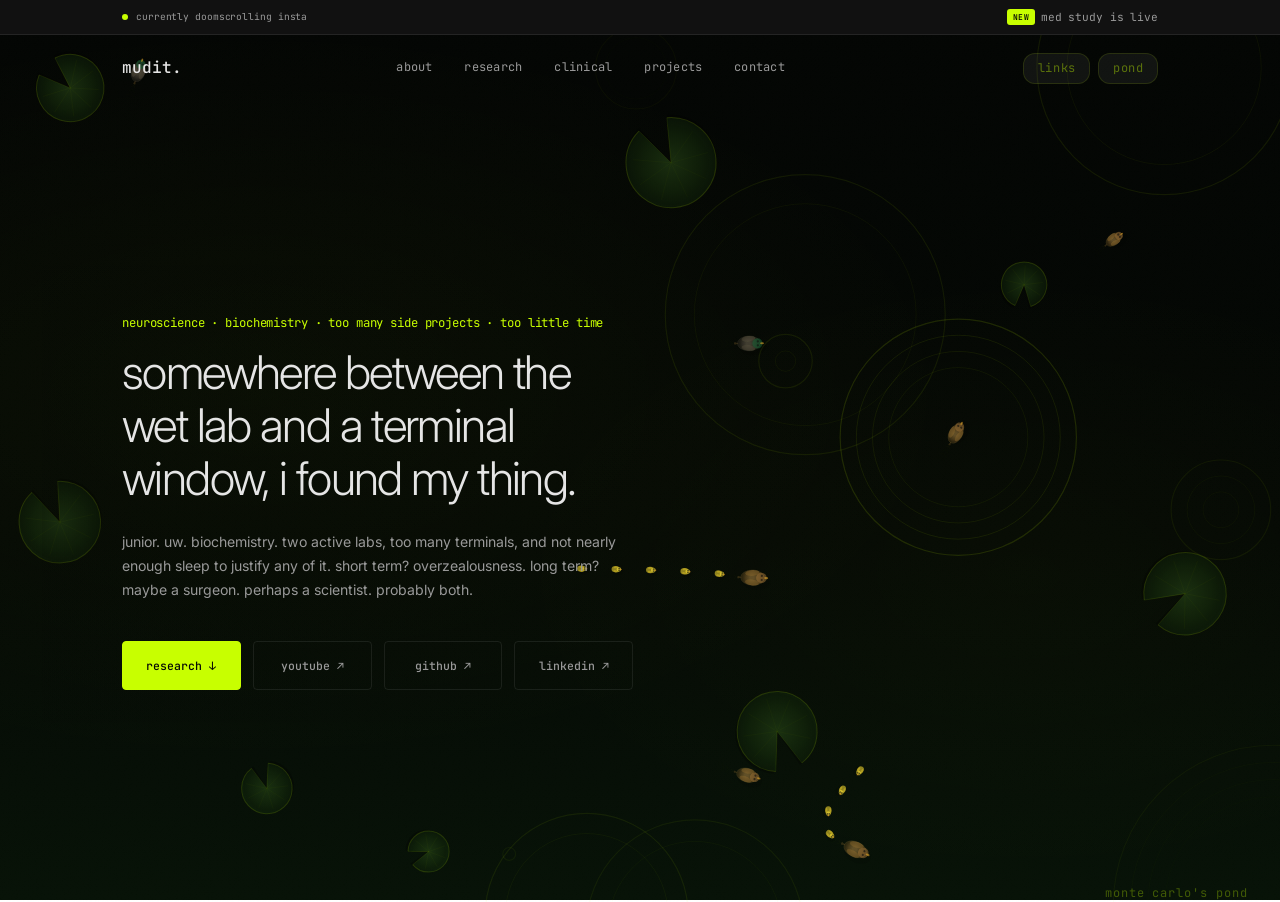
==== commit 472fbc82: "full SEO: keywords, canonical, structured data, sitemap, robots.txt" ====
--- a/index.html
+++ b/index.html
@@ -3,24 +3,28 @@
 <head>
   <meta charset="UTF-8">
   <meta name="viewport" content="width=device-width, initial-scale=1.0">
-  <title>Mudit Agarwal — dreamlessx</title>
-  <meta name="description" content="Mudit Agarwal — neuroscience researcher, pre-med, and builder. Meiler Lab, Bair Lab, University of Washington.">
+  <title>Mudit Agarwal — Pre-Med, Neuroscience Researcher, Builder</title>
+  <meta name="description" content="Mudit Agarwal — pre-med student, neuroscience researcher at Meiler Lab and Bair Lab, University of Washington. Computational biology, protein engineering, clinical experience, and software projects.">
   <meta name="author" content="Mudit Agarwal">
+  <meta name="keywords" content="Mudit Agarwal, premed, pre-med, neuroscience, researcher, Meiler Lab, Bair Lab, University of Washington, UW, computational biology, protein engineering, biochemistry, med school, MCAT, clinical experience, dreamlessx, medstudy, med study">
+  <meta name="robots" content="index, follow">
+  <link rel="canonical" href="https://dreamlessx.com/">
   <meta name="google-site-verification" content="SHGsGlSiENM81eoYIaxU6Do2MihekqulmFF8MODXK1A" />
 
   <!-- Open Graph -->
   <meta property="og:type" content="website">
   <meta property="og:url" content="https://dreamlessx.com/">
-  <meta property="og:title" content="Mudit Agarwal">
-  <meta property="og:description" content="Mudit Agarwal — neuroscience researcher, pre-med, and builder. Meiler Lab, Bair Lab, University of Washington.">
+  <meta property="og:title" content="Mudit Agarwal — Pre-Med, Neuroscience Researcher">
+  <meta property="og:description" content="Pre-med student and neuroscience researcher at Meiler Lab and Bair Lab, University of Washington. Computational biology, protein engineering, and software projects.">
   <meta property="og:image" content="https://dreamlessx.com/og-image.png">
   <meta property="og:image:width" content="1200">
   <meta property="og:image:height" content="630">
+  <meta property="og:site_name" content="Mudit Agarwal">
 
   <!-- Twitter Card -->
   <meta name="twitter:card" content="summary_large_image">
-  <meta name="twitter:title" content="Mudit Agarwal">
-  <meta name="twitter:description" content="Mudit Agarwal — neuroscience researcher, pre-med, and builder. Meiler Lab, Bair Lab, University of Washington.">
+  <meta name="twitter:title" content="Mudit Agarwal — Pre-Med, Neuroscience Researcher">
+  <meta name="twitter:description" content="Pre-med student and neuroscience researcher at Meiler Lab and Bair Lab, University of Washington. Computational biology, protein engineering, and software projects.">
   <meta name="twitter:image" content="https://dreamlessx.com/og-image.png">
 
   <!-- Structured Data -->
@@ -29,17 +33,57 @@
     "@context": "https://schema.org",
     "@type": "Person",
     "name": "Mudit Agarwal",
+    "givenName": "Mudit",
+    "familyName": "Agarwal",
     "url": "https://dreamlessx.com",
+    "email": "rajagar@uw.edu",
     "sameAs": [
       "https://github.com/dreamlessx",
       "https://medstudy.dev"
     ],
-    "jobTitle": "Pre-Medical Student & Researcher",
-    "knowsAbout": ["Neuroscience", "Biochemistry", "Computational Biology", "Protein Engineering"],
+    "jobTitle": "Pre-Medical Student & Neuroscience Researcher",
+    "worksFor": [
+      {
+        "@type": "ResearchOrganization",
+        "name": "Meiler Lab",
+        "parentOrganization": {
+          "@type": "CollegeOrUniversity",
+          "name": "University of Washington"
+        }
+      },
+      {
+        "@type": "ResearchOrganization",
+        "name": "Bair Lab",
+        "parentOrganization": {
+          "@type": "CollegeOrUniversity",
+          "name": "University of Washington"
+        }
+      }
+    ],
+    "knowsAbout": [
+      "Neuroscience",
+      "Biochemistry",
+      "Computational Biology",
+      "Protein Engineering",
+      "Machine Learning",
+      "Pre-Medical Education",
+      "Clinical Research"
+    ],
     "alumniOf": {
       "@type": "CollegeOrUniversity",
       "name": "Vanderbilt University"
     }
+  }
+  </script>
+
+  <!-- WebSite schema for sitelinks search -->
+  <script type="application/ld+json">
+  {
+    "@context": "https://schema.org",
+    "@type": "WebSite",
+    "name": "Mudit Agarwal",
+    "alternateName": "dreamlessx",
+    "url": "https://dreamlessx.com"
   }
   </script>
 
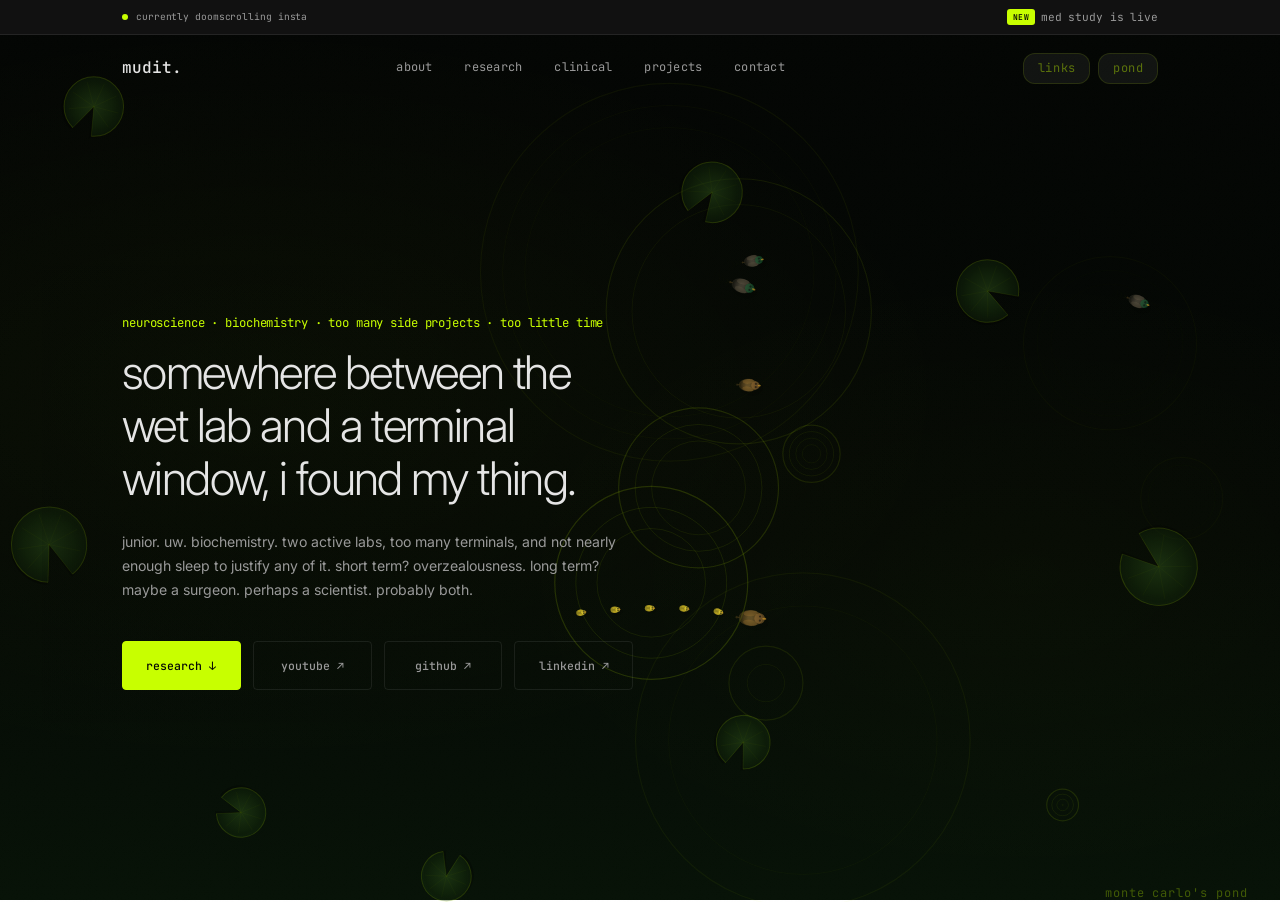
==== commit b8ed6554: "update github link to renamed medstudy_website repo" ====
--- a/index.html
+++ b/index.html
@@ -422,7 +422,7 @@
               <p class="proj-vision"><strong>Vision:</strong> Ask a question, get the paper and page number.</p>
               <div class="proj-links">
                 <a href="https://medstudy.dev" target="_blank" rel="noopener" class="proj-link mono">medstudy.dev</a>
-                <a href="https://github.com/dreamlessx/Generic_RAG" target="_blank" rel="noopener" class="proj-link mono">github</a>
+                <a href="https://github.com/dreamlessx/medstudy_website" target="_blank" rel="noopener" class="proj-link mono">github</a>
               </div>
             </div>
             <div class="proj-card" data-proj="4">
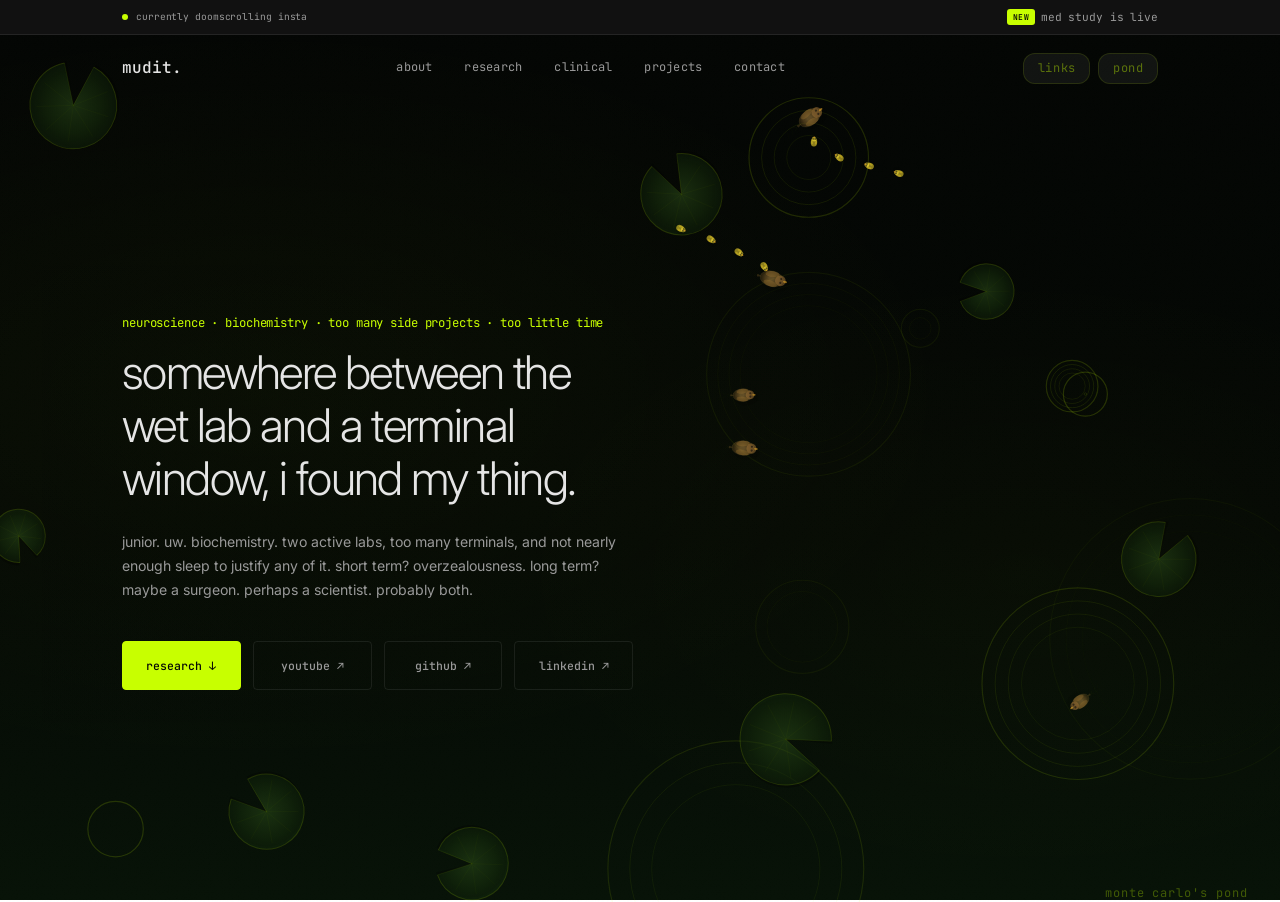
==== commit 1fac518b: "add Vercel Analytics to all pages" ====
--- a/index.html
+++ b/index.html
@@ -674,5 +674,6 @@
   </main>
 
   <script src="script.js"></script>
+  <script defer src="/_vercel/insights/script.js"></script>
 </body>
 </html>
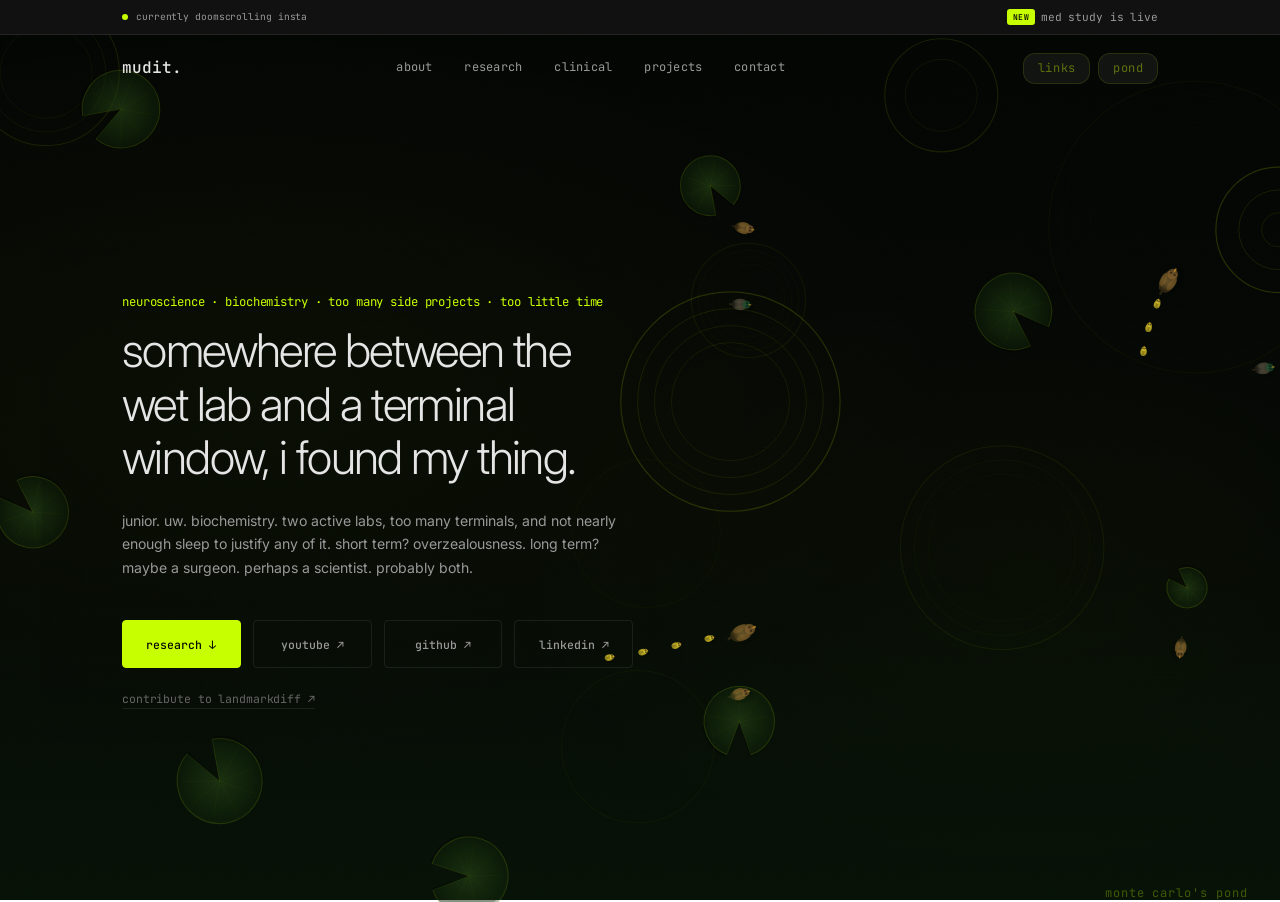
==== commit 2846ae86: "add contribute to landmarkdiff link below hero, make repo public" ====
--- a/index.html
+++ b/index.html
@@ -158,6 +158,11 @@
           <a href="https://github.com/dreamlessx" target="_blank" rel="noopener" class="btn btn-ghost">github &nearr;</a>
           <a href="https://www.linkedin.com/in/rajagar/" target="_blank" rel="noopener" class="btn btn-ghost">linkedin &nearr;</a>
         </div>
+        <div class="hero-contribute">
+          <a href="https://github.com/dreamlessx/LandmarkDiff" target="_blank" rel="noopener" class="contribute-link mono">
+            contribute to landmarkdiff &nearr;
+          </a>
+        </div>
       </div>
     </section>
 
@@ -383,7 +388,7 @@
           <div class="proj-detail-area">
             <div class="proj-card active" data-proj="0">
               <div class="proj-card-head">
-                <div><span class="proj-badge mono">private</span><span class="proj-badge proj-badge-status mono">in development</span></div>
+                <div><span class="proj-badge mono">public</span><span class="proj-badge proj-badge-status mono">in development</span></div>
               </div>
               <h3>LandmarkDiff</h3>
               <p class="proj-sub mono">facial surgery prediction from a smartphone photo</p>
--- a/styles.css
+++ b/styles.css
@@ -290,6 +290,24 @@
   white-space: nowrap;
 }
 
+.hero-contribute {
+  margin-top: 1rem;
+}
+
+.contribute-link {
+  font-size: 0.72rem;
+  color: var(--text-dim);
+  text-decoration: none;
+  border-bottom: 1px solid var(--border);
+  padding-bottom: 2px;
+  transition: color var(--transition), border-color var(--transition);
+}
+
+.contribute-link:hover {
+  color: var(--accent);
+  border-color: var(--accent);
+}
+
 /* --- hero gears background --- */
 .hero-gears-bg {
   position: absolute;
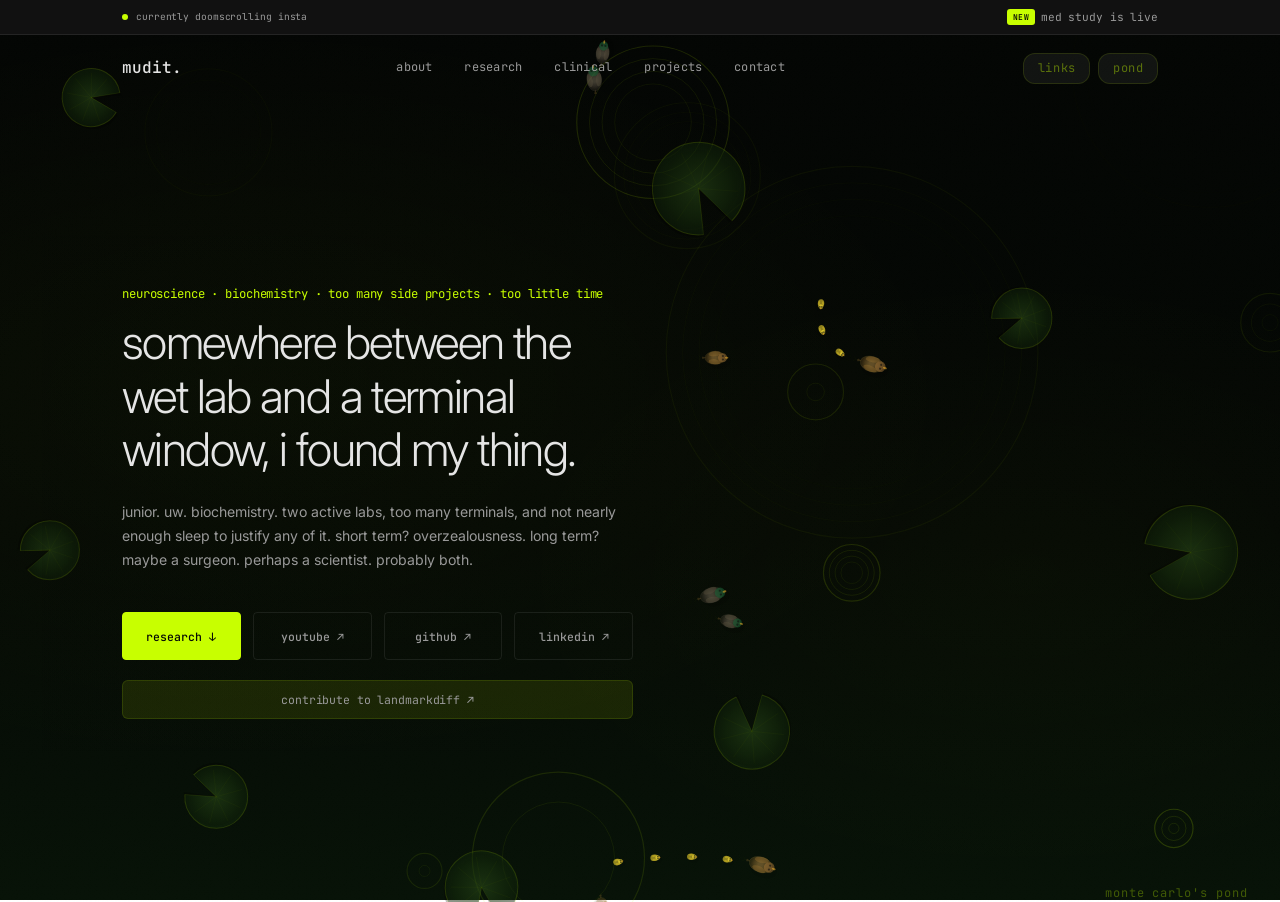
==== commit d163a8c2: "landmarkdiff contribute link as banner" ====
--- a/index.html
+++ b/index.html
@@ -158,11 +158,9 @@
           <a href="https://github.com/dreamlessx" target="_blank" rel="noopener" class="btn btn-ghost">github &nearr;</a>
           <a href="https://www.linkedin.com/in/rajagar/" target="_blank" rel="noopener" class="btn btn-ghost">linkedin &nearr;</a>
         </div>
-        <div class="hero-contribute">
-          <a href="https://github.com/dreamlessx/LandmarkDiff" target="_blank" rel="noopener" class="contribute-link mono">
-            contribute to landmarkdiff &nearr;
-          </a>
-        </div>
+        <a href="https://github.com/dreamlessx/LandmarkDiff" target="_blank" rel="noopener" class="contribute-banner mono">
+          contribute to landmarkdiff &nearr;
+        </a>
       </div>
     </section>
 
--- a/styles.css
+++ b/styles.css
@@ -290,22 +290,25 @@
   white-space: nowrap;
 }
 
-.hero-contribute {
-  margin-top: 1rem;
-}
-
-.contribute-link {
+.contribute-banner {
+  display: block;
+  margin-top: 1.25rem;
+  max-width: 511px;
+  text-align: center;
+  padding: 0.55rem 1rem;
   font-size: 0.72rem;
-  color: var(--text-dim);
+  color: var(--text-secondary);
   text-decoration: none;
-  border-bottom: 1px solid var(--border);
-  padding-bottom: 2px;
-  transition: color var(--transition), border-color var(--transition);
-}
-
-.contribute-link:hover {
-  color: var(--accent);
-  border-color: var(--accent);
+  background: var(--accent-dim);
+  border: 1px solid rgba(200, 255, 0, 0.12);
+  border-radius: 6px;
+  transition: background var(--transition), border-color var(--transition), color var(--transition);
+}
+
+.contribute-banner:hover {
+  background: rgba(200, 255, 0, 0.15);
+  border-color: rgba(200, 255, 0, 0.3);
+  color: var(--accent);
 }
 
 /* --- hero gears background --- */
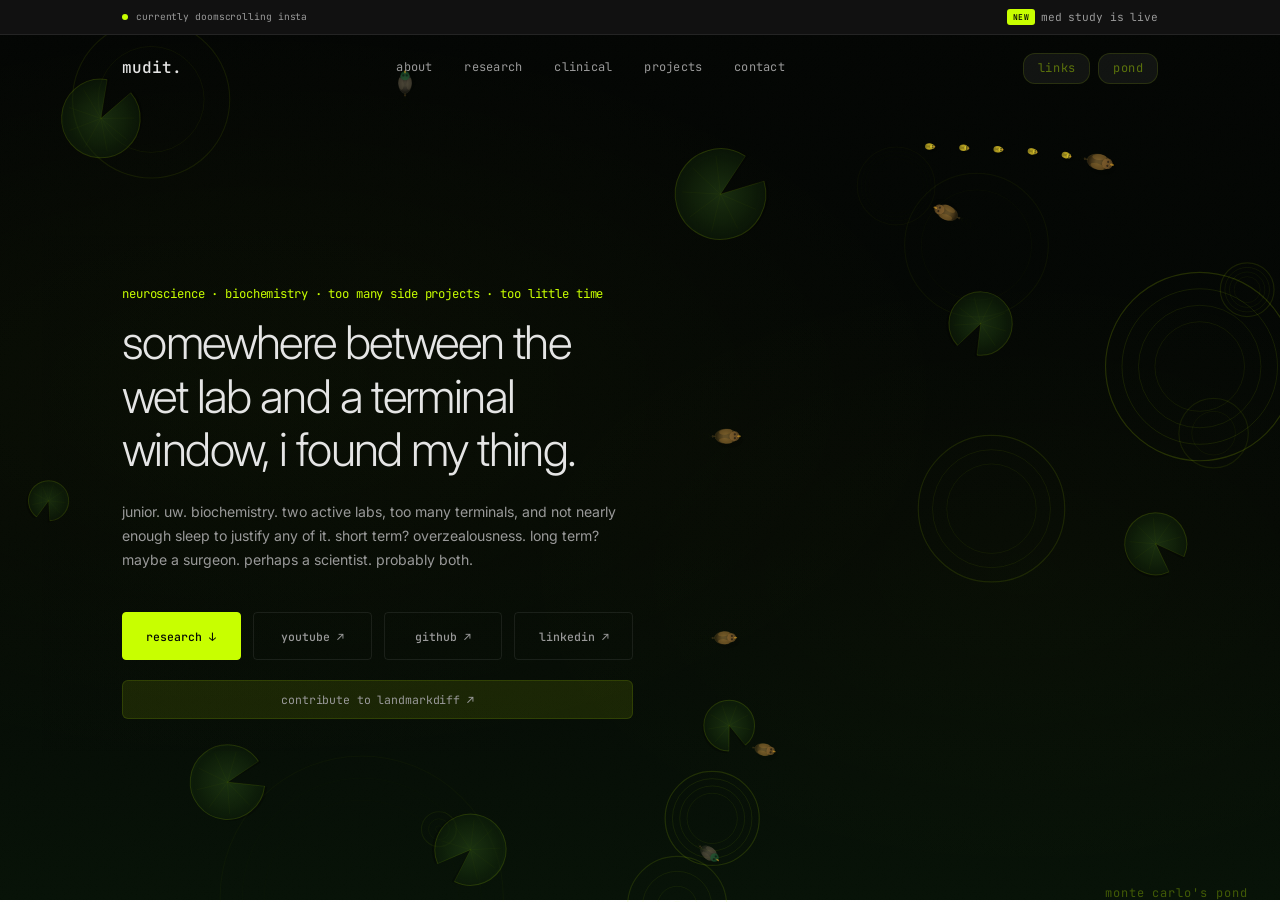
==== commit aecaf1fe: "add github and contribute links to LandmarkDiff project card" ====
--- a/index.html
+++ b/index.html
@@ -393,6 +393,10 @@
               <p>A latent diffusion model that generates photorealistic before/after facial surgery previews from a phone camera. Maps 530+ facial landmarks into a FLAME mesh for 3D-aware conditioning, then generates previews via FLUX.1-dev with IP-Adapter identity preservation. No CT scanner, no 3D hardware required.</p>
               <div class="proj-tech"><span>React Native</span><span>FLUX.1-dev</span><span>ControlNet</span><span>IP-Adapter</span><span>FLAME</span><span>MediaPipe</span><span>FastAPI</span><span>Triton</span><span>AWS/SLURM</span></div>
               <p class="proj-vision"><strong>Vision:</strong> Democratize surgical planning. Any patient, any clinic, any phone.</p>
+              <div class="proj-links">
+                <a href="https://github.com/dreamlessx/LandmarkDiff" target="_blank" rel="noopener" class="proj-link mono">github</a>
+                <a href="https://github.com/dreamlessx/LandmarkDiff" target="_blank" rel="noopener" class="proj-link mono">contribute</a>
+              </div>
             </div>
             <div class="proj-card" data-proj="1">
               <div class="proj-card-head">
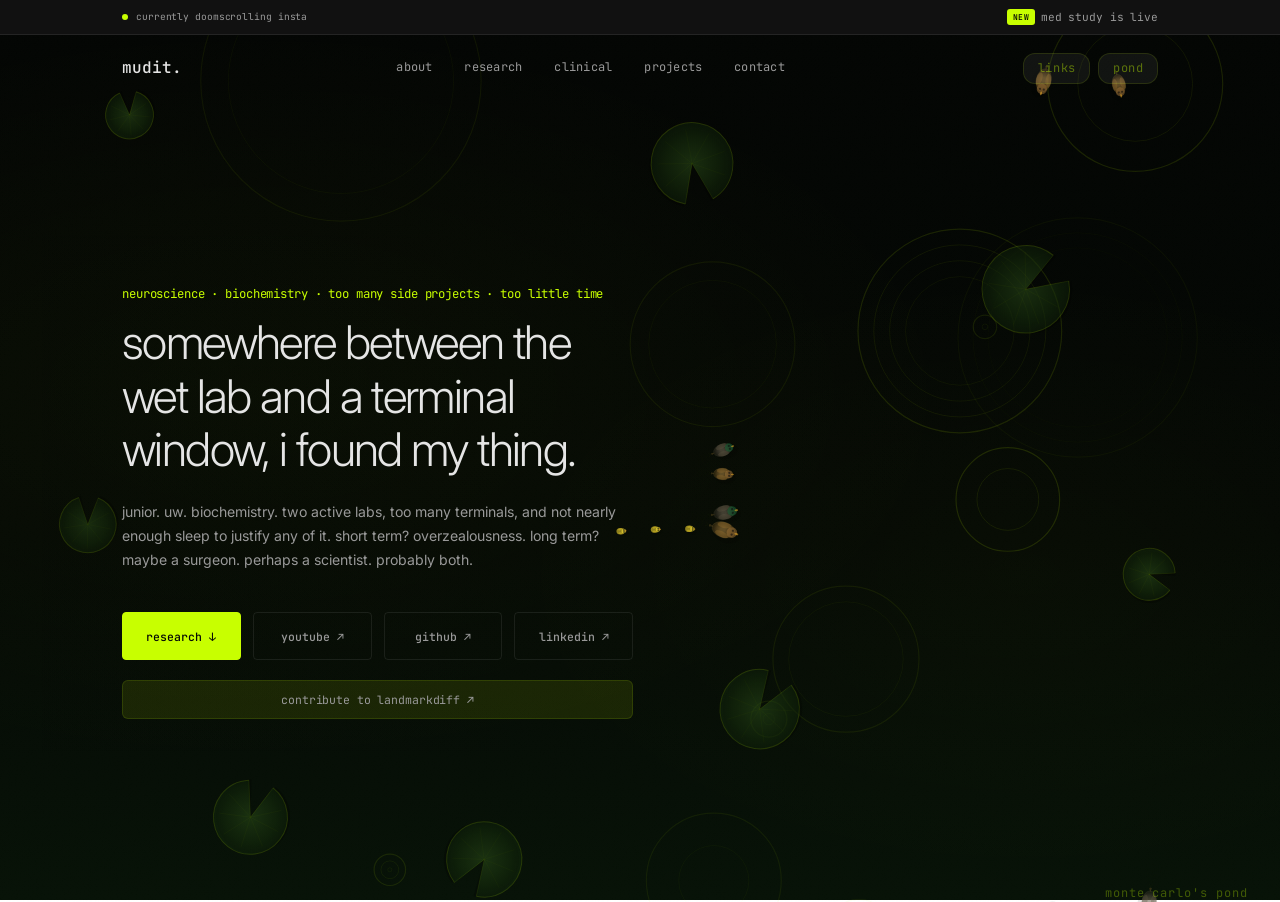
==== commit 90e51b9d: "fix LandmarkDiff links to public repo" ====
--- a/index.html
+++ b/index.html
@@ -158,7 +158,7 @@
           <a href="https://github.com/dreamlessx" target="_blank" rel="noopener" class="btn btn-ghost">github &nearr;</a>
           <a href="https://www.linkedin.com/in/rajagar/" target="_blank" rel="noopener" class="btn btn-ghost">linkedin &nearr;</a>
         </div>
-        <a href="https://github.com/dreamlessx/LandmarkDiff" target="_blank" rel="noopener" class="contribute-banner mono">
+        <a href="https://github.com/dreamlessx/LandmarkDiff-public" target="_blank" rel="noopener" class="contribute-banner mono">
           contribute to landmarkdiff &nearr;
         </a>
       </div>
@@ -394,8 +394,8 @@
               <div class="proj-tech"><span>React Native</span><span>FLUX.1-dev</span><span>ControlNet</span><span>IP-Adapter</span><span>FLAME</span><span>MediaPipe</span><span>FastAPI</span><span>Triton</span><span>AWS/SLURM</span></div>
               <p class="proj-vision"><strong>Vision:</strong> Democratize surgical planning. Any patient, any clinic, any phone.</p>
               <div class="proj-links">
-                <a href="https://github.com/dreamlessx/LandmarkDiff" target="_blank" rel="noopener" class="proj-link mono">github</a>
-                <a href="https://github.com/dreamlessx/LandmarkDiff" target="_blank" rel="noopener" class="proj-link mono">contribute</a>
+                <a href="https://github.com/dreamlessx/LandmarkDiff-public" target="_blank" rel="noopener" class="proj-link mono">github</a>
+                <a href="https://github.com/dreamlessx/LandmarkDiff-public" target="_blank" rel="noopener" class="proj-link mono">contribute</a>
               </div>
             </div>
             <div class="proj-card" data-proj="1">
